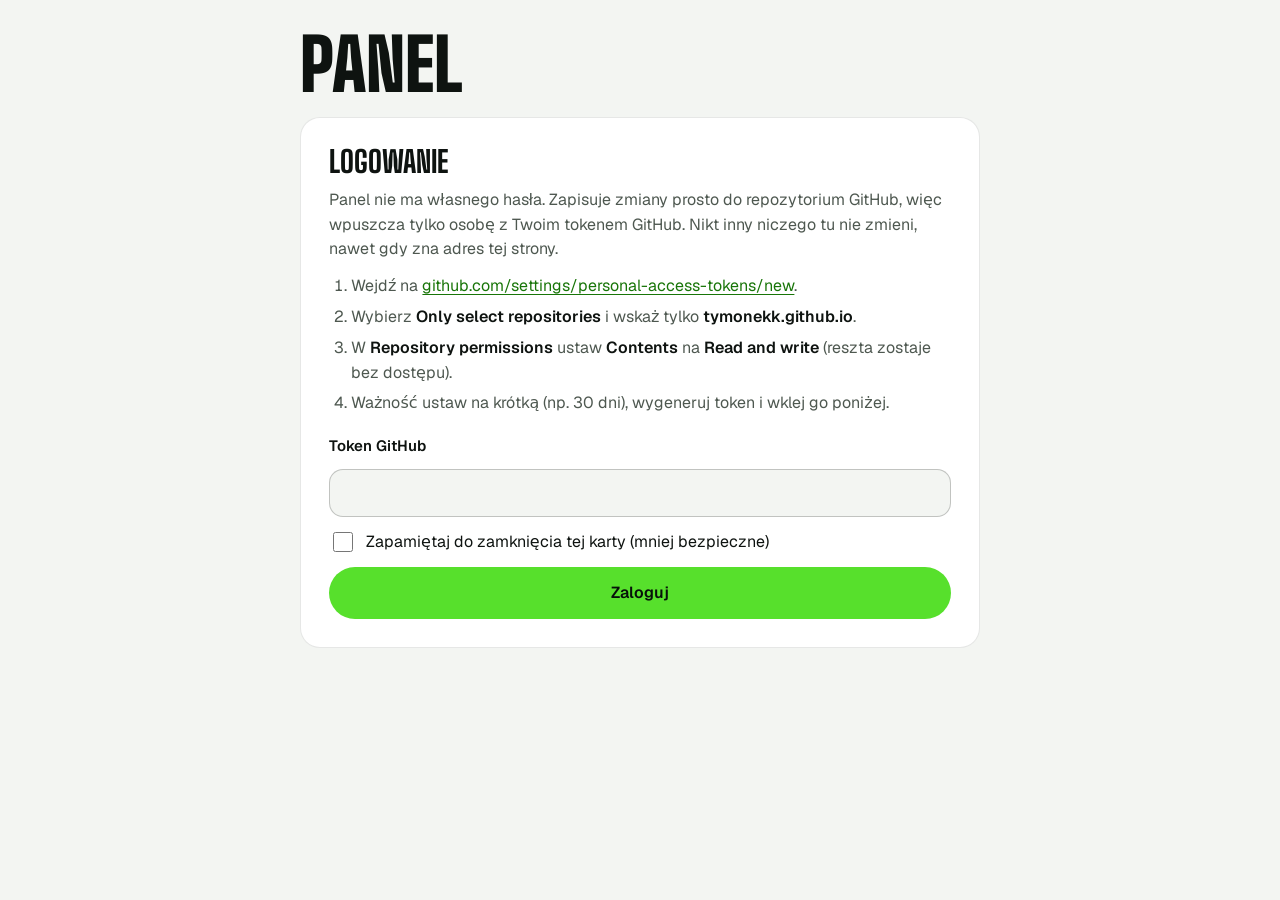
==== admin/index.html @ 276c54c7 "Add a GitHub-token admin panel at /admin/ No custom password or backend: the panel signs in with a f" ====
<!doctype html>
<html lang="pl">
<head>
  <meta charset="utf-8">
  <meta name="viewport" content="width=device-width, initial-scale=1">
  <title>Panel | 369_shoter</title>
  <meta name="robots" content="noindex, nofollow">
  <meta name="referrer" content="no-referrer">
  <!-- Ta strona nie ma zadnych inline'owych skryptow, obcych bibliotek ani zewnetrznych zasobow.
       Laczy sie tylko sama ze soba i z API GitHuba. -->
  <meta http-equiv="Content-Security-Policy" content="default-src 'none'; script-src 'self'; style-src 'self'; font-src 'self'; img-src 'self' data:; connect-src 'self' https://api.github.com; base-uri 'none'; form-action 'none'">
  <link rel="icon" type="image/png" href="../assets/favicon.png">
  <link rel="stylesheet" href="../css/style.css?v=dev">
  <link rel="stylesheet" href="admin.css?v=dev">
  <script src="../js/config.js?v=dev" defer></script>
  <script src="../data/tiktok.js?v=dev" defer></script>
  <script src="admin.js?v=dev" defer></script>
</head>
<body>
  <main class="adm">
    <header class="adm-head">
      <h1 class="adm-title">Panel</h1>
      <div class="adm-head-actions">
        <span class="adm-status" id="status" role="status"></span>
        <button class="btn btn-ghost btn-sm" id="logout" type="button" hidden>Wyloguj</button>
      </div>
    </header>

    <!-- 1. Logowanie: tokenem GitHub. Zadnych hasel na tej stronie. -->
    <section class="adm-card" id="login">
      <h2 class="adm-h">Logowanie</h2>
      <p class="adm-p">Panel nie ma własnego hasła. Zapisuje zmiany prosto do repozytorium GitHub, więc wpuszcza tylko osobę z Twoim tokenem GitHub. Nikt inny niczego tu nie zmieni, nawet gdy zna adres tej strony.</p>
      <ol class="adm-steps">
        <li>Wejdź na <a href="https://github.com/settings/personal-access-tokens/new" target="_blank" rel="noopener noreferrer">github.com/settings/personal-access-tokens/new</a>.</li>
        <li>Wybierz <b>Only select repositories</b> i wskaż tylko <b>tymonekk.github.io</b>.</li>
        <li>W <b>Repository permissions</b> ustaw <b>Contents</b> na <b>Read and write</b> (reszta zostaje bez dostępu).</li>
        <li>Ważność ustaw na krótką (np. 30 dni), wygeneruj token i wklej go poniżej.</li>
      </ol>
      <form class="adm-form" id="login-form" autocomplete="off">
        <label class="adm-label" for="token">Token GitHub</label>
        <input class="adm-input" id="token" type="password" autocomplete="off" spellcheck="false" autocapitalize="off" required>
        <label class="adm-check"><input type="checkbox" id="remember"> <span>Zapamiętaj do zamknięcia tej karty (mniej bezpieczne)</span></label>
        <button class="btn btn-primary" type="submit" id="login-btn">Zaloguj</button>
      </form>
      <p class="adm-error" id="login-error" role="alert" hidden></p>
    </section>

    <!-- 2. Edytor (pokazywany dopiero po zalogowaniu) -->
    <form class="adm-editor" id="editor" hidden autocomplete="off" novalidate>
      <section class="adm-card">
        <h2 class="adm-h">Statystyki odwiedzin</h2>
        <p class="adm-p">Kod z <a href="https://www.goatcounter.com/signup" target="_blank" rel="noopener noreferrer">goatcounter.com</a> (darmowe, bez ciasteczek). Puste = wyłączone.</p>
        <label class="adm-label" for="f-goatcounter">Nazwa konta GoatCounter</label>
        <input class="adm-input" id="f-goatcounter" type="text" maxlength="40" pattern="[a-z0-9\-]*" placeholder="np. 369shoter">
      </section>

      <section class="adm-card">
        <h2 class="adm-h">Discord i kontakt</h2>
        <label class="adm-label" for="f-discord-user">Twój nick na Discordzie</label>
        <input class="adm-input" id="f-discord-user" type="text" maxlength="40">
        <label class="adm-label" for="f-discord-invite">Link zaproszenia na serwer (https)</label>
        <input class="adm-input" id="f-discord-invite" type="url" maxlength="200" placeholder="https://discord.gg/...">
        <label class="adm-label" for="f-email">E-mail do współpracy</label>
        <input class="adm-input" id="f-email" type="email" maxlength="120">
      </section>

      <section class="adm-card">
        <h2 class="adm-h">Blok na dole strony</h2>
        <label class="adm-check"><input type="checkbox" id="f-partner-on"> <span>Pokazuj blok</span></label>
        <label class="adm-label" for="f-partner-label">Mały napis nad nazwą</label>
        <input class="adm-input" id="f-partner-label" type="text" maxlength="200">
        <label class="adm-label" for="f-partner-name">Duża nazwa</label>
        <input class="adm-input" id="f-partner-name" type="text" maxlength="200">
        <label class="adm-label" for="f-partner-url">Adres (https)</label>
        <input class="adm-input" id="f-partner-url" type="url" maxlength="200">
        <label class="adm-label" for="f-partner-note">Opis pod nazwą</label>
        <input class="adm-input" id="f-partner-note" type="text" maxlength="200">
      </section>

      <section class="adm-card">
        <h2 class="adm-h">Filmy</h2>
        <div class="adm-grid">
          <div>
            <label class="adm-label" for="f-mode">Po kliknięciu w film</label>
            <select class="adm-input" id="f-mode">
              <option value="player">Okno odtwarzacza na stronie</option>
              <option value="tiktok">Od razu TikTok</option>
            </select>
          </div>
          <div>
            <label class="adm-label" for="f-top">Ile w „Najczęściej oglądane”</label>
            <input class="adm-input" id="f-top" type="number" min="1" max="12" step="1">
          </div>
          <div>
            <label class="adm-label" for="f-latest">Ile w „Najnowsze”</label>
            <input class="adm-input" id="f-latest" type="number" min="1" max="12" step="1">
          </div>
        </div>

        <h3 class="adm-h3">Dodaj starszy film</h3>
        <p class="adm-p">Wklej link z TikToka. Tytuł, okładkę i liczbę wyświetleń strona pobierze sama przy publikacji.</p>
        <div class="adm-row">
          <input class="adm-input" id="new-video-url" type="text" maxlength="300" placeholder="https://www.tiktok.com/@369_shoter/video/7671803781754965281" aria-label="Link do filmu">
          <input class="adm-input" id="new-video-title" type="text" maxlength="120" placeholder="Własny tytuł (opcjonalnie)" aria-label="Własny tytuł">
          <button class="btn btn-ghost btn-sm" type="button" id="add-video">Dodaj</button>
        </div>
        <p class="adm-error" id="add-error" role="alert" hidden></p>
        <ul class="adm-list" id="extra-list"></ul>

        <h3 class="adm-h3">Ukryj filmy</h3>
        <p class="adm-p">Zaznaczone filmy znikną ze strony (można je później przywrócić).</p>
        <ul class="adm-list" id="hide-list"></ul>
      </section>

      <div class="adm-save">
        <button class="btn btn-primary" type="submit" id="save-btn">Zapisz i opublikuj</button>
        <p class="adm-p" id="save-info"></p>
      </div>
      <p class="adm-error" id="save-error" role="alert" hidden></p>
    </form>
  </main>
</body>
</html>
---- css/style.css ----
/* 369_shoter - strona z linkami i filmami
   Kolory: czern + zielony z awatara. Jeden akcent na cala strone.
   Ksztalty: przyciski i chipy to pigulki (999px), kontenery maja promien 20px. */

/* ---------- Czcionki (hostowane u siebie, bez Google Fonts) ---------- */
@font-face {
  font-family: "Geist";
  src: url("../assets/fonts/geist-latin-ext.woff2") format("woff2");
  font-weight: 100 900; font-display: swap;
  unicode-range: U+0100-02BA, U+02BD-02C5, U+02C7-02CC, U+02CE-02D7, U+02DD-02FF, U+0304, U+0308, U+0329, U+1D00-1DBF, U+1E00-1E9F, U+1EF2-1EFF, U+2020, U+20A0-20AB, U+20AD-20C0, U+2113, U+2C60-2C7F, U+A720-A7FF;
}
@font-face {
  font-family: "Geist";
  src: url("../assets/fonts/geist-latin.woff2") format("woff2");
  font-weight: 100 900; font-display: swap;
  unicode-range: U+0000-00FF, U+0131, U+0152-0153, U+02BB-02BC, U+02C6, U+02DA, U+02DC, U+0304, U+0308, U+0329, U+2000-206F, U+20AC, U+2122, U+2191, U+2193, U+2212, U+2215, U+FEFF, U+FFFD;
}
@font-face {
  font-family: "Big Shoulders Display";
  src: url("../assets/fonts/bsd-latin-ext.woff2") format("woff2");
  font-weight: 100 900; font-display: swap;
  unicode-range: U+0100-02BA, U+02BD-02C5, U+02C7-02CC, U+02CE-02D7, U+02DD-02FF, U+0304, U+0308, U+0329, U+1D00-1DBF, U+1E00-1E9F, U+1EF2-1EFF, U+2020, U+20A0-20AB, U+20AD-20C0, U+2113, U+2C60-2C7F, U+A720-A7FF;
}
@font-face {
  font-family: "Big Shoulders Display";
  src: url("../assets/fonts/bsd-latin.woff2") format("woff2");
  font-weight: 100 900; font-display: swap;
  unicode-range: U+0000-00FF, U+0131, U+0152-0153, U+02BB-02BC, U+02C6, U+02DA, U+02DC, U+0304, U+0308, U+0329, U+2000-206F, U+20AC, U+2122, U+2191, U+2193, U+2212, U+2215, U+FEFF, U+FFFD;
}

/* ---------- Tokeny ---------- */
:root {
  color-scheme: dark;
  --bg: #0b0c0d;
  --bg-elev: #121413;
  --bg-elev-2: #1a1d1b;
  --line: rgb(255 255 255 / .09);
  --line-strong: rgb(255 255 255 / .2);
  --text: #edefec;
  --muted: #9ba39c;
  --accent: #57e02c;
  --accent-ink: #57e02c;   /* akcent uzywany jako kolor tekstu/obramowania */
  --on-accent: #07110a;    /* tekst na zielonym tle */
  --shadow: 0 24px 60px rgb(0 0 0 / .5);
  --tint: rgb(87 224 44 / .13);

  --r-card: 20px;
  --r-pill: 999px;
  --wrap: 1200px;
  --gutter: clamp(16px, 4vw, 40px);
  --header-h: 64px;
  --section-y: clamp(72px, 11vw, 148px);

  --z-header: 20;
  --z-progress: 25;
  --z-skip: 30;

  --font-display: "Big Shoulders Display", "Arial Narrow", Impact, sans-serif;
  --font-body: "Geist", ui-sans-serif, system-ui, -apple-system, "Segoe UI", Roboto, sans-serif;
  --ease: cubic-bezier(.16, 1, .3, 1);
}

@media (prefers-color-scheme: light) {
  :root {
    color-scheme: light;
    --bg: #f3f5f2;
    --bg-elev: #ffffff;
    --bg-elev-2: #e8ece7;
    --line: rgb(14 19 16 / .1);
    --line-strong: rgb(14 19 16 / .22);
    --text: #0e1310;
    --muted: #4e5850;
    --accent-ink: #187508;
    --shadow: 0 24px 50px rgb(20 44 22 / .18);
    --tint: rgb(87 224 44 / .22);
  }
}

/* ---------- Baza ---------- */
*, *::before, *::after { box-sizing: border-box; }
html { -webkit-text-size-adjust: 100%; scroll-behavior: smooth; scroll-padding-top: calc(var(--header-h) + 16px); }
body {
  margin: 0;
  background: var(--bg);
  color: var(--text);
  font: 400 17px/1.55 var(--font-body);
  -webkit-font-smoothing: antialiased;
  text-rendering: optimizeLegibility;
}
img, svg { display: block; max-width: 100%; }
a { color: inherit; text-decoration: none; }
button { font: inherit; color: inherit; background: none; border: 0; padding: 0; cursor: pointer; }
h1, h2, h3, p, ul, dl, dd { margin: 0; }
ul { padding: 0; list-style: none; }
[hidden] { display: none !important; }

:focus-visible { outline: 2px solid var(--accent-ink); outline-offset: 3px; }

.wrap { width: 100%; max-width: var(--wrap); margin-inline: auto; padding-inline: var(--gutter); }
.section { padding-block: var(--section-y); }
.hl { color: var(--accent-ink); }
.icon { width: 1em; height: 1em; fill: currentColor; flex: none; }

.skip {
  position: fixed; left: 16px; top: -60px; z-index: var(--z-skip);
  padding: 10px 16px; border-radius: var(--r-pill);
  background: var(--accent); color: var(--on-accent); font-weight: 600;
  transition: top .2s;
}
.skip:focus { top: 12px; }

#sentinel { position: absolute; top: 0; left: 0; width: 1px; height: 8px; pointer-events: none; }

.h2 {
  font: 900 clamp(44px, 8vw, 92px)/.88 var(--font-display);
  text-transform: uppercase;
  letter-spacing: -.005em;
}

/* ---------- Przyciski ---------- */
.btn {
  display: inline-flex; align-items: center; justify-content: center; gap: .6em;
  height: 52px; padding: 0 24px;
  border-radius: var(--r-pill);
  font: 600 16px/1 var(--font-body);
  white-space: nowrap;
  transition: transform .3s var(--ease), background-color .2s, border-color .2s, color .2s;
}
.btn .icon { font-size: 1.15em; }
.btn:active { transform: scale(.97); }
.btn-primary { background: var(--accent); color: var(--on-accent); }
.btn-primary:hover { transform: translateY(-2px); }
.btn-ghost { border: 1px solid var(--line-strong); color: var(--text); }
.btn-ghost:hover { border-color: var(--accent-ink); color: var(--accent-ink); }
.btn-sm { height: 44px; padding: 0 18px; font-size: 15px; }

.icon-btn {
  display: inline-grid; place-items: center;
  width: 40px; height: 40px; border-radius: var(--r-pill);
  font-size: 20px; color: var(--text);
  transition: background-color .2s, color .2s, transform .3s var(--ease), opacity .2s;
}
.icon-btn:hover { background: var(--bg-elev-2); color: var(--accent-ink); }
.icon-btn:active { transform: scale(.94); }
.icon-btn-lg { width: 48px; height: 48px; border: 1px solid var(--line-strong); font-size: 20px; }
.icon-btn[disabled] { opacity: .35; pointer-events: none; }

/* ---------- Naglowek ---------- */
.site-header {
  position: fixed; inset: 0 0 auto 0; z-index: var(--z-header);
  height: var(--header-h);
  background: color-mix(in srgb, var(--bg) 78%, transparent);
  -webkit-backdrop-filter: blur(14px) saturate(140%);
  backdrop-filter: blur(14px) saturate(140%);
  border-bottom: 1px solid transparent;
  transition: border-color .3s;
}
.site-header.is-stuck { border-bottom-color: var(--line); }
.header-inner { height: 100%; display: flex; align-items: center; gap: 24px; }

.brand, .footer-brand { display: inline-flex; align-items: center; gap: 10px; }
.brand-avatar { width: 36px; height: 36px; border-radius: 50%; }
.brand-name { font: 800 26px/1 var(--font-display); text-transform: uppercase; letter-spacing: .01em; }

.nav { display: none; margin-left: auto; gap: 4px; }
.nav a {
  padding: 10px 16px; border-radius: var(--r-pill);
  font-size: 15px; font-weight: 500; color: var(--muted);
  transition: color .2s, background-color .2s;
}
.nav a:hover { color: var(--text); background: var(--bg-elev-2); }
.header-socials { margin-left: auto; display: flex; gap: 2px; }
@media (min-width: 720px) {
  .nav { display: flex; }
  .header-socials { margin-left: 0; }
}
/* Cztery ikony w naglowku musza sie zmiescic takze na waskich telefonach */
@media (max-width: 420px) {
  .header-inner { gap: 8px; }
  .brand-name { font-size: 22px; }
  .header-socials .icon-btn { width: 38px; height: 38px; }
}
@media (max-width: 359px) {
  .header-inner .brand-name { display: none; }
}

/* ---------- Hero ---------- */
.hero {
  position: relative; overflow: clip;
  padding: calc(var(--header-h) + 40px) 0 56px;
}
.hero::before {
  content: ""; position: absolute; z-index: -1;
  width: 70vmax; height: 70vmax; right: -22vmax; top: -18vmax;
  background: radial-gradient(closest-side, var(--tint), transparent 72%);
  pointer-events: none;
}
.hero-grid { display: grid; gap: 48px; align-items: center; }

.hero-title {
  font: 900 clamp(96px, 27vw, 150px)/.95 var(--font-display);
  text-transform: uppercase;
  letter-spacing: -.005em;
  padding-bottom: .04em;
}
/* Kazda linia tytulu jest w "masce", z ktorej tekst wysuwa sie od dolu (patrz sekcja Ruch).
   Padding z ujemnym marginesem zostawia miejsce na podkreslnik, ktory wisi pod linia tekstu. */
.ht-line { display: block; overflow: hidden; padding-bottom: .14em; margin-bottom: -.14em; }
.ht-in { display: inline-block; }
.hero-sub {
  margin-top: 24px; max-width: 30ch;
  font-size: clamp(18px, 2.2vw, 22px); line-height: 1.45; color: var(--muted);
}
.hero-cta { margin-top: 32px; display: flex; flex-wrap: wrap; gap: 12px; }

.hero-visual { --px: 0; --py: 0; position: relative; width: min(100%, 520px); aspect-ratio: 1 / 1.02; margin-inline: auto; }
.shot {
  position: absolute; width: 43%; aspect-ratio: 9 / 16;
  border-radius: 18px; overflow: hidden;
  border: 1px solid var(--line-strong);
  box-shadow: var(--shadow);
  background: var(--bg-elev);
}
.shot img { width: 100%; height: 100%; object-fit: cover; }
.shot-a { left: 0;    top: 16%; rotate: -7deg; z-index: 1; --depth: 34; }
.shot-b { left: 28.5%; top: 0;   z-index: 2; --depth: -22; }
.shot-c { right: 0;   top: 15%; rotate: 7deg;  z-index: 1; --depth: 20; }
.hero-avatar {
  --depth: -48;
  position: absolute; left: 4%; bottom: 0; z-index: 3;
  width: 34%; height: auto; aspect-ratio: 1; border-radius: 50%;
  border: 5px solid var(--bg);
  box-shadow: var(--shadow);
}

@media (min-width: 900px) {
  .hero { min-height: 100dvh; display: flex; align-items: center; padding-block: calc(var(--header-h) + 24px) 48px; }
  .hero-grid { grid-template-columns: minmax(0, 1.08fr) minmax(0, .92fr); gap: 32px; }
  .hero-title { font-size: clamp(120px, 13.6vw, 204px); }
}

/* ---------- Statystyki ---------- */
.stats-grid {
  display: grid; grid-template-columns: repeat(3, 1fr);
  border-block: 1px solid var(--line);
}
.stat { padding: clamp(20px, 4vw, 44px) clamp(10px, 2.4vw, 36px); }
.stat + .stat { border-left: 1px solid var(--line); }
.stat dd { font: 900 clamp(40px, 8.4vw, 112px)/.9 var(--font-display); font-variant-numeric: tabular-nums; }
.stat dd .suffix { color: var(--accent-ink); }
.stat dt { order: 2; margin-top: 12px; color: var(--muted); font-size: clamp(12px, 1.5vw, 16px); line-height: 1.35; overflow-wrap: anywhere; }
.stat { display: flex; flex-direction: column; min-width: 0; }

/* ---------- Kafelki z linkami ---------- */
.links .h2 { margin-bottom: clamp(28px, 4vw, 48px); }
.bento { display: grid; gap: 14px; }
@media (min-width: 820px) {
  .bento { grid-template-columns: 1.4fr 1fr; grid-template-rows: repeat(3, minmax(190px, auto)); }
  .tile-tiktok { grid-row: span 3; }
}

.tile {
  position: relative; isolation: isolate; overflow: hidden;
  display: flex; flex-direction: column; justify-content: space-between; gap: 32px;
  min-height: 190px; padding: clamp(20px, 2.6vw, 30px);
  border-radius: var(--r-card);
  border: 1px solid var(--line);
  background: var(--bg-elev);
  transition: transform .4s var(--ease), border-color .25s, background-color .25s;
}
a.tile:hover, .tile:has(.tile-hit:hover) { transform: translateY(-4px); border-color: var(--line-strong); }
a.tile:active { transform: scale(.985); }

.tile-mark {
  position: absolute; z-index: -1; right: -9%; bottom: -16%;
  width: 64%; height: auto; aspect-ratio: 1;
  fill: currentColor; opacity: .06;
}
.tile-top { display: flex; align-items: flex-start; justify-content: space-between; }
.tile-icon { font-size: 34px; }
.tile-arrow {
  display: grid; place-items: center; width: 46px; height: 46px; border-radius: var(--r-pill);
  border: 1px solid currentColor; font-size: 20px; opacity: .7;
  transition: background-color .25s, color .25s, opacity .25s, transform .4s var(--ease);
}
a.tile:hover .tile-arrow, .tile:has(.tile-hit:hover) .tile-arrow { opacity: 1; transform: rotate(45deg); }

.tile-body { display: flex; flex-direction: column; align-items: flex-start; gap: 6px; }
.tile-name { font: 900 clamp(44px, 6vw, 72px)/.88 var(--font-display); text-transform: uppercase; }
.tile-handle { font-size: 17px; font-weight: 500; color: var(--muted); }

/* TikTok: jedyny pelny akcent w siatce */
.tile-tiktok { background: var(--accent); border-color: transparent; color: var(--on-accent); }
.tile-tiktok .tile-handle { color: color-mix(in srgb, var(--on-accent) 78%, transparent); }
.tile-tiktok .tile-mark { opacity: .12; }
.tile-tiktok .tile-name { font-size: clamp(64px, 11vw, 140px); }
.tile-tiktok:hover .tile-arrow { background: var(--on-accent); color: var(--accent); }
.tile-tiktok:focus-visible { outline-color: var(--text); }

.tile-ig { background: radial-gradient(120% 90% at 100% 0%, color-mix(in srgb, var(--text) 9%, transparent), transparent 60%), var(--bg-elev); }
.tile-yt { background: radial-gradient(90% 120% at 0% 100%, color-mix(in srgb, var(--accent) 11%, transparent), transparent 62%), var(--bg-elev); }
.tile-discord { background: linear-gradient(165deg, var(--bg-elev-2), var(--bg-elev) 70%); }
a.tile-ig:hover .tile-arrow, a.tile-yt:hover .tile-arrow, .tile-discord:has(.tile-hit:hover) .tile-arrow { background: var(--accent); color: var(--on-accent); border-color: var(--accent); }

.progress { display: none; }
.tile-hit { position: absolute; inset: 0; z-index: 1; border-radius: inherit; }
.tile-online { font-size: 15px; color: var(--accent-ink); font-weight: 600; }

.copy {
  position: relative; z-index: 2; margin-top: 8px;
  display: inline-flex; align-items: center; gap: 8px;
  height: 40px; padding: 0 16px; border-radius: var(--r-pill);
  border: 1px solid var(--line-strong);
  font-size: 15px; font-weight: 600;
  transition: border-color .2s, color .2s, background-color .2s, transform .3s var(--ease);
}
.copy:hover { border-color: var(--accent-ink); color: var(--accent-ink); }
.copy:active { transform: scale(.96); }
.copy.is-done { background: var(--accent); border-color: var(--accent); color: var(--on-accent); }

/* ---------- Filmy ---------- */
.videos { padding-inline: 0; overflow: clip; }
.section-head { display: flex; align-items: flex-end; justify-content: space-between; gap: 16px; margin-bottom: clamp(28px, 4vw, 48px); }
.carousel-controls { display: none; gap: 10px; }
@media (min-width: 820px) { .carousel-controls { display: flex; } }

.track {
  --edge: max(var(--gutter), calc((100% - var(--wrap)) / 2 + var(--gutter)));
  display: flex; gap: 16px;
  padding: 4px var(--edge) 8px;
  overflow-x: auto; overscroll-behavior-x: contain;
  scroll-snap-type: x mandatory; scroll-padding-inline: var(--edge);
  scrollbar-width: none;
}
.track::-webkit-scrollbar { display: none; }
.track:focus-visible { outline-offset: -2px; border-radius: var(--r-card); }

.vcard { flex: 0 0 clamp(214px, 62vw, 272px); scroll-snap-align: start; }
.vcard-media {
  position: relative; display: block; width: 100%;
  aspect-ratio: 9 / 16; overflow: hidden;
  border-radius: var(--r-card); border: 1px solid var(--line);
  background: var(--bg-elev-2);
  transition: transform .45s var(--ease), border-color .25s;
}
.vcard-media img { width: 100%; height: 100%; object-fit: cover; transition: transform .6s var(--ease); }
.vcard-media::after {
  content: ""; position: absolute; inset: auto 0 0 0; height: 45%;
  background: linear-gradient(to top, rgb(0 0 0 / .55), transparent);
  pointer-events: none;
}
.play {
  position: absolute; z-index: 1; left: 50%; top: 50%; translate: -50% -50%;
  display: grid; place-items: center; width: 64px; height: 64px; border-radius: 50%;
  background: var(--accent); color: var(--on-accent); font-size: 26px;
  box-shadow: 0 10px 30px rgb(0 0 0 / .4);
  transition: transform .4s var(--ease);
}
.play .icon { margin-left: 3px; }
.play::before {
  content: ""; position: absolute; inset: 0; border-radius: 50%;
  border: 2px solid var(--accent); opacity: 0; pointer-events: none;
}
.vcard-media:hover { transform: translateY(-4px); border-color: var(--line-strong); }
.vcard-media:hover img { transform: scale(1.04); }
.vcard-media:hover .play { transform: scale(1.1); }
.vcard-media:active { transform: scale(.985); }

.vcard-title { margin-top: 14px; font: 600 17px/1.3 var(--font-body); display: -webkit-box; -webkit-line-clamp: 2; -webkit-box-orient: vertical; overflow: hidden; }
.vcard-views { margin-top: 4px; font-size: 15px; color: var(--muted); font-variant-numeric: tabular-nums; }

.vcard-more {
  position: relative; isolation: isolate; display: flex; flex-direction: column; justify-content: space-between;
  width: 100%; aspect-ratio: 9 / 16; padding: 22px; overflow: hidden;
  border-radius: var(--r-card); background: var(--accent); color: var(--on-accent);
  transition: transform .45s var(--ease);
}
.vcard-more:hover { transform: translateY(-4px); }
.vcard-more .tile-mark { opacity: .13; right: -22%; bottom: -8%; width: 90%; }
.vcard-more-title { font: 900 clamp(44px, 6vw, 60px)/.88 var(--font-display); text-transform: uppercase; }
.vcard-more .tile-arrow { align-self: flex-start; }
.vcard-more:hover .tile-arrow { background: var(--on-accent); color: var(--accent); opacity: 1; transform: rotate(45deg); }
.vcard-more:focus-visible { outline-color: var(--text); }

/* ---------- Najnowsze filmy (siatka) ---------- */
.latest { padding-top: 0; padding-bottom: clamp(56px, 7vw, 96px); }
.latest .h2 { margin-bottom: clamp(28px, 4vw, 48px); }
.latest-grid { display: grid; grid-template-columns: repeat(2, minmax(0, 1fr)); gap: 16px; }
@media (min-width: 820px) { .latest-grid { grid-template-columns: repeat(4, minmax(0, 1fr)); gap: 20px; } }

/* ---------- Strona streamera (tsxnine.pl) ---------- */
.partner { padding-top: 0; padding-bottom: clamp(64px, 9vw, 120px); }
.partner-link {
  position: relative; isolation: isolate; overflow: hidden; display: block;
  padding: clamp(24px, 4vw, 48px);
  border-radius: var(--r-card); border: 1px solid var(--line);
  background: radial-gradient(80% 140% at 100% 0%, color-mix(in srgb, var(--accent) 12%, transparent), transparent 60%), var(--bg-elev);
  transition: border-color .3s, color .3s, transform .4s var(--ease);
}
/* zielone wypelnienie przy najechaniu to osobna warstwa, bo tla-gradientu nie da sie plynnie przejsc w kolor */
.partner-link::before {
  content: ""; position: absolute; inset: 0; z-index: -1; background: var(--accent);
  opacity: 0; transition: opacity .3s;
}
.partner-link:hover { color: var(--on-accent); border-color: transparent; transform: translateY(-4px); }
.partner-link:hover::before { opacity: 1; }
.partner-link:active { transform: scale(.99); }
.partner-link:focus-visible { outline-offset: 4px; }
.partner-label { display: block; margin-bottom: 8px; font-size: 17px; font-weight: 500; color: var(--muted); transition: color .3s; }
.partner-name {
  display: block; font: 900 clamp(48px, 15.5vw, 176px)/.9 var(--font-display);
  text-transform: uppercase; letter-spacing: -.005em; overflow-wrap: anywhere;
}
.partner-note { display: block; max-width: 46ch; margin-top: 18px; font-size: clamp(16px, 1.6vw, 19px); color: var(--muted); transition: color .3s; }
.partner-link:hover .partner-label, .partner-link:hover .partner-note { color: color-mix(in srgb, var(--on-accent) 78%, transparent); }
.partner-link .tile-arrow { position: absolute; top: clamp(20px, 3vw, 36px); right: clamp(20px, 3vw, 36px); }
.partner-link:hover .tile-arrow { opacity: 1; transform: rotate(45deg); background: var(--on-accent); color: var(--accent); }

/* ---------- Odtwarzacz (okno z filmem) ---------- */
/* Okno jest zawsze ciemne (tlo za nim tez), wiec kolory przyciskow ustawiamy tu na stale, nie z motywu strony */
.player {
  --text: #edefec; --line-strong: rgb(255 255 255 / .24); --accent-ink: var(--accent); --bg-elev-2: #1a1d1b;
  margin: auto; padding: 0; border: 0; background: transparent; color: var(--text);
  max-width: none; max-height: none; overflow: visible;
}
.player::backdrop { background: rgb(4 5 5 / .88); -webkit-backdrop-filter: blur(8px); backdrop-filter: blur(8px); }
/* Scena ma proporcje 9:16 i miesci sie na ekranie (wysokosc okna minus pasek pod spodem).
   Okladka filmu jest tlem na czas ladowania odtwarzacza. */
.player-stage {
  position: relative; overflow: hidden;
  width: min(94vw, calc((100dvh - 132px) * 9 / 16), 440px); aspect-ratio: 9 / 16;
  border-radius: var(--r-card); background: #000 center / cover no-repeat;
  box-shadow: var(--shadow);
}
.player-stage::after { content: ""; position: absolute; inset: 0; background: rgb(0 0 0 / .5); transition: opacity .4s; pointer-events: none; }
.player-stage.is-ready::after { opacity: 0; }
.player-stage iframe { position: absolute; inset: 0; width: 100%; height: 100%; border: 0; opacity: 0; transition: opacity .4s; }
.player-stage.is-ready iframe { opacity: 1; }
.player-fallback {
  position: absolute; inset: 0; z-index: 1; display: grid; place-content: center; justify-items: center; gap: 18px;
  padding: 24px; text-align: center; background: rgb(0 0 0 / .84); font-size: 17px;
}
.player-bar { display: flex; align-items: center; justify-content: space-between; gap: 8px; margin-top: 12px; }

/* ---------- Stopka ---------- */
.footer { border-top: 1px solid var(--line); padding: 40px 0 48px; }
.footer-inner { display: flex; flex-wrap: wrap; align-items: center; justify-content: space-between; gap: 20px 32px; }
.footer-links { display: flex; flex-wrap: wrap; gap: 4px 20px; }
.footer-links a { display: inline-flex; align-items: center; gap: 8px; padding: 8px 0; color: var(--muted); font-size: 15px; transition: color .2s; }
.footer-links a:hover { color: var(--accent-ink); }
.footer-note { width: 100%; color: var(--muted); font-size: 14px; }

/* ---------- Ruch ----------
   Animacje dzialaja u wszystkich, takze przy wlaczonym w systemie "ogranicz ruch" (czesto wlaczanym
   przypadkiem, np. przez wylaczone "Animacje w systemie" w Windowsie). Wylaczone dla takich osob
   zostaja tylko paralaksa za kursorem i dryf przy przewijaniu, czyli efekty, ktore najczesciej
   powoduja zle samopoczucie (patrz blok na koncu pliku). */
@media all {
  @keyframes rise { from { opacity: 0; translate: 0 26px; } }
  @keyframes drop-in { from { opacity: 0; translate: 0 44px; scale: .94; } }
  @keyframes pop { from { opacity: 0; scale: .94; translate: 0 12px; } }
  @keyframes fade { from { opacity: 0; } }
  @keyframes fade-down { from { opacity: 0; translate: 0 -14px; } }
  @keyframes line-up { from { translate: 0 125%; } }
  @keyframes blink { 50% { opacity: 0; } }
  @keyframes ping { from { opacity: .75; scale: 1; } to { opacity: 0; scale: 1.75; } }
  @keyframes grow { from { scale: 0 1; } to { scale: 1 1; } }
  @keyframes drift { to { translate: 0 -64px; } }

  /* Wejscie strony: naglowek, potem tytul, opis, przyciski, okladki. Kolejnosc = waznosc. */
  .site-header { animation: fade-down .9s var(--ease) both; }
  .ht-in { animation: line-up 1.05s var(--ease) both; }
  .ht-line:nth-child(1) .ht-in { animation-delay: .08s; }
  .ht-line:nth-child(2) .ht-in { animation-delay: .2s; }
  /* Podkreslnik po tytule mruga jak kursor terminala, ale tylko kilka razy */
  .caret { animation: blink 1.05s steps(1, end) 1.4s 6; }
  .hero-sub      { animation: rise .9s var(--ease) both .5s; }
  .hero-cta      { animation: rise .9s var(--ease) both .62s; }
  .shot          { animation: drop-in 1s var(--ease) both; animation-delay: calc(.35s + var(--i, 0) * .12s); }
  .hero-avatar   { animation: drop-in 1s var(--ease) both .8s; }

  /* Wjazd sekcji przy przewijaniu */
  .js [data-reveal] {
    opacity: 0; translate: 0 28px;
    transition: opacity .8s var(--ease), translate .8s var(--ease), transform .4s var(--ease), border-color .25s, background-color .25s, color .25s;
    transition-delay: var(--d, 0s), var(--d, 0s), 0s, 0s, 0s, 0s;
  }
  .js [data-reveal].in { opacity: 1; translate: 0 0; }
  /* Karty filmow wjezdzaja z boku, jak rozdawane */
  .js [data-reveal="x"] { translate: 44px 0; }
  /* Naglowki sekcji odslaniaja sie od lewej do prawej (zapas na polskie znaki nad i pod literami).
     Przycinany jest wewnetrzny .wipe, a obserwowany jest caly naglowek: calkowicie przyciety element
     nie liczylby sie jako widoczny i nigdy by sie nie odslonil. */
  .js .h2[data-reveal] { opacity: 1; translate: none; transition: none; }
  .js .h2[data-reveal] .wipe {
    display: block; width: fit-content; max-width: 100%;
    clip-path: inset(-25% 102% -25% -2%);
    transition: clip-path .95s var(--ease);
    transition-delay: var(--d, 0s);
  }
  .js .h2[data-reveal].in .wipe { clip-path: inset(-25% -4% -25% -2%); }

  .player[open] { animation: pop .35s var(--ease); }
  .player[open]::backdrop { animation: fade .35s var(--ease); }

  /* Pasek postepu przewijania (Chrome, Edge, Safari 26+; w reszcie przegladarek po prostu go nie ma) */
  @supports (animation-timeline: scroll()) {
    .progress {
      display: block; position: fixed; inset: 0 0 auto 0; height: 3px; z-index: var(--z-progress);
      background: var(--accent); transform-origin: 0 50%;
      animation: grow linear both; animation-timeline: scroll(root);
    }
  }
}
/* Tylko mysz: podswietlenie kafelka pod kursorem i reakcje na hover */
@media (hover: hover) and (pointer: fine) {
  .tile::before {
    content: ""; position: absolute; inset: 0; z-index: -1; pointer-events: none; opacity: 0;
    background: radial-gradient(340px circle at var(--mx, 50%) var(--my, 50%), color-mix(in srgb, var(--accent) 16%, transparent), transparent 65%);
    transition: opacity .35s;
  }
  .tile-tiktok::before { background: radial-gradient(380px circle at var(--mx, 50%) var(--my, 50%), rgb(255 255 255 / .32), transparent 65%); }
  .tile:hover::before { opacity: 1; }
  .tile .tile-mark { transition: transform .9s var(--ease); }
  a.tile:hover .tile-mark, .tile-discord:hover .tile-mark { transform: translate(-8px, -8px) rotate(-4deg) scale(1.05); }
  .vcard-media:hover .play::before { animation: ping 1.2s var(--ease) infinite; }
}
/* Efekty kojarzone z zawrotami glowy (paralaksa za kursorem i przy przewijaniu) dzialaja tylko u osob,
   ktore nie maja w systemie "ogranicz ruch". Kursor: zmienne --px/--py ustawia main.js. */
@media (prefers-reduced-motion: no-preference) {
  .shot, .hero-avatar {
    translate: calc(var(--px) * var(--depth) * 1px) calc(var(--py) * var(--depth) * .7px);
    transition: translate .6s var(--ease);
  }
  @supports (animation-timeline: scroll()) {
    .hero-visual { animation: drift linear both; animation-timeline: scroll(root); animation-range: 0 100vh; }
  }
}
/* Skok po kotwicach (menu) bez plynnego przewijania u osob z "ogranicz ruch" */
@media (prefers-reduced-motion: reduce) {
  html { scroll-behavior: auto; }
}
---- admin/admin.css ----
/* Panel admina: korzysta z tokenow kolorow z ../css/style.css */

/* Do czasu sprawdzenia, ze panel nie jest w ramce (patrz admin.js), nic nie pokazujemy */
html:not(.unframed) body { display: none; }

.adm { max-width: 760px; margin: 0 auto; padding: 32px var(--gutter) 96px; display: grid; gap: 20px; }
.adm-head { display: flex; align-items: center; justify-content: space-between; gap: 16px; }
.adm-title { font: 900 clamp(44px, 9vw, 72px)/.9 var(--font-display); text-transform: uppercase; }
.adm-head-actions { display: flex; align-items: center; gap: 12px; }
.adm-status { color: var(--muted); font-size: 15px; }

.adm-card { padding: clamp(20px, 3vw, 28px); border: 1px solid var(--line); border-radius: var(--r-card); background: var(--bg-elev); display: grid; gap: 12px; }
.adm-h { font: 800 30px/1 var(--font-display); text-transform: uppercase; }
.adm-h3 { margin-top: 12px; font: 700 20px/1.2 var(--font-body); }
.adm-p { color: var(--muted); font-size: 16px; }
.adm-p a, .adm-steps a { color: var(--accent-ink); text-decoration: underline; text-underline-offset: 3px; }
.adm-steps { margin: 0; padding-left: 22px; color: var(--muted); font-size: 16px; display: grid; gap: 6px; }
.adm-steps b { color: var(--text); font-weight: 600; }

.adm-form, .adm-editor { display: grid; gap: 12px; }
.adm-label { font-size: 15px; font-weight: 600; margin-top: 6px; }
.adm-input {
  width: 100%; min-height: 48px; padding: 0 16px; border-radius: 14px;
  border: 1px solid var(--line-strong); background: var(--bg); color: var(--text);
  font: 500 16px/1.2 var(--font-body);
}
.adm-input:focus-visible { outline: 2px solid var(--accent-ink); outline-offset: 2px; }
.adm-check { display: inline-flex; align-items: center; gap: 10px; font-size: 16px; cursor: pointer; }
.adm-check input { width: 20px; height: 20px; accent-color: var(--accent); }
.adm-grid { display: grid; gap: 12px; grid-template-columns: repeat(auto-fit, minmax(190px, 1fr)); }
.adm-row { display: grid; gap: 10px; grid-template-columns: 1.6fr 1fr auto; align-items: center; }
@media (max-width: 640px) { .adm-row { grid-template-columns: 1fr; } }

.adm-list { list-style: none; margin: 0; padding: 0; display: grid; gap: 8px; }
.adm-item { display: flex; align-items: center; justify-content: space-between; gap: 12px; padding: 12px 14px; border: 1px solid var(--line); border-radius: 14px; background: var(--bg); }
.adm-item-text { min-width: 0; display: grid; gap: 2px; }
.adm-item-text span { font-weight: 600; overflow-wrap: anywhere; }
.adm-item-text small { color: var(--muted); }
.adm-empty { color: var(--muted); font-size: 15px; }

.adm-error { padding: 12px 14px; border-radius: 14px; border: 1px solid #ff6a5f; color: #ff9d95; background: rgb(255 106 95 / .08); font-size: 15px; }
.adm-save { display: flex; align-items: center; gap: 16px; flex-wrap: wrap; }
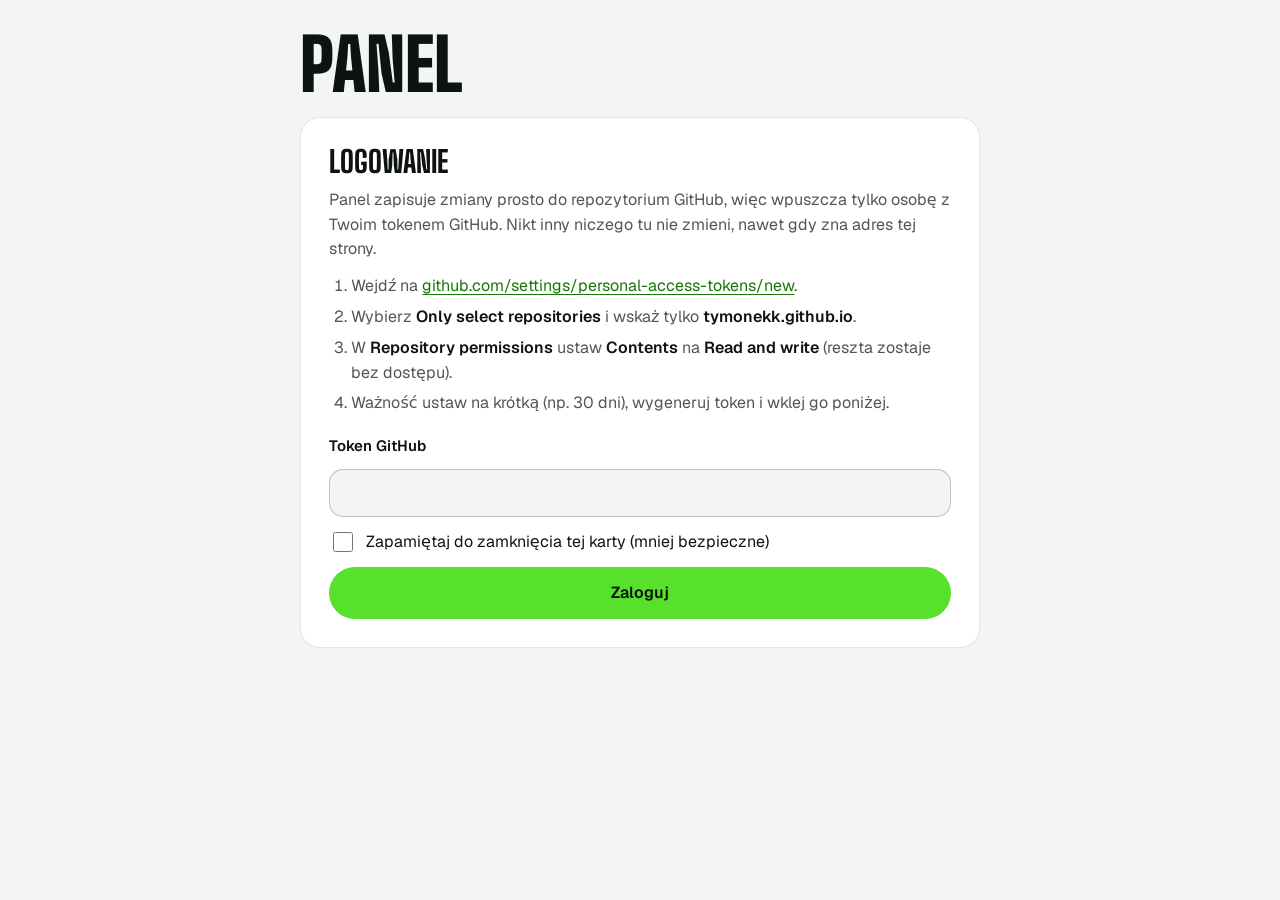
==== commit 5f015637: "Add password + 2FA login for the admin panel via a Cloudflare Worker - worker/admin-api.js: free Clo" ====
--- a/admin/index.html
+++ b/admin/index.html
@@ -26,22 +26,41 @@
       </div>
     </header>
 
-    <!-- 1. Logowanie: tokenem GitHub. Zadnych hasel na tej stronie. -->
+    <!-- 1. Logowanie. Widoczny jest tylko jeden z dwoch trybow (wybiera go WORKER_URL w admin.js):
+         haslo + 2FA przez Worker w Cloudflare albo token GitHub. -->
     <section class="adm-card" id="login">
       <h2 class="adm-h">Logowanie</h2>
-      <p class="adm-p">Panel nie ma własnego hasła. Zapisuje zmiany prosto do repozytorium GitHub, więc wpuszcza tylko osobę z Twoim tokenem GitHub. Nikt inny niczego tu nie zmieni, nawet gdy zna adres tej strony.</p>
-      <ol class="adm-steps">
-        <li>Wejdź na <a href="https://github.com/settings/personal-access-tokens/new" target="_blank" rel="noopener noreferrer">github.com/settings/personal-access-tokens/new</a>.</li>
-        <li>Wybierz <b>Only select repositories</b> i wskaż tylko <b>tymonekk.github.io</b>.</li>
-        <li>W <b>Repository permissions</b> ustaw <b>Contents</b> na <b>Read and write</b> (reszta zostaje bez dostępu).</li>
-        <li>Ważność ustaw na krótką (np. 30 dni), wygeneruj token i wklej go poniżej.</li>
-      </ol>
-      <form class="adm-form" id="login-form" autocomplete="off">
-        <label class="adm-label" for="token">Token GitHub</label>
-        <input class="adm-input" id="token" type="password" autocomplete="off" spellcheck="false" autocapitalize="off" required>
-        <label class="adm-check"><input type="checkbox" id="remember"> <span>Zapamiętaj do zamknięcia tej karty (mniej bezpieczne)</span></label>
-        <button class="btn btn-primary" type="submit" id="login-btn">Zaloguj</button>
-      </form>
+
+      <div class="adm-mode" id="mode-worker">
+        <p class="adm-p">Wpisz hasło do panelu i kod z aplikacji na telefonie. Hasło sprawdza serwer, nie ta strona, a po kilku błędnych próbach logowanie jest blokowane.</p>
+        <form class="adm-form" id="wlogin-form" autocomplete="on">
+          <label class="adm-label" for="w-pass">Hasło</label>
+          <input class="adm-input" id="w-pass" type="password" autocomplete="current-password" spellcheck="false" autocapitalize="off" required>
+          <div class="adm-mode" id="w-code-wrap">
+            <label class="adm-label" for="w-code">Kod 2FA z aplikacji (6 cyfr)</label>
+            <input class="adm-input" id="w-code" type="text" inputmode="numeric" autocomplete="one-time-code" maxlength="7" placeholder="123456">
+          </div>
+          <p class="adm-p" id="w-no2fa" hidden>Serwer nie ma włączonego 2FA, więc wystarczy samo hasło. Zalecamy dodać sekret <code>TOTP_SECRET</code> w Cloudflare.</p>
+          <button class="btn btn-primary" type="submit" id="wlogin-btn">Zaloguj</button>
+        </form>
+      </div>
+
+      <div class="adm-mode" id="mode-github">
+        <p class="adm-p">Panel zapisuje zmiany prosto do repozytorium GitHub, więc wpuszcza tylko osobę z Twoim tokenem GitHub. Nikt inny niczego tu nie zmieni, nawet gdy zna adres tej strony.</p>
+        <ol class="adm-steps">
+          <li>Wejdź na <a href="https://github.com/settings/personal-access-tokens/new" target="_blank" rel="noopener noreferrer">github.com/settings/personal-access-tokens/new</a>.</li>
+          <li>Wybierz <b>Only select repositories</b> i wskaż tylko <b>tymonekk.github.io</b>.</li>
+          <li>W <b>Repository permissions</b> ustaw <b>Contents</b> na <b>Read and write</b> (reszta zostaje bez dostępu).</li>
+          <li>Ważność ustaw na krótką (np. 30 dni), wygeneruj token i wklej go poniżej.</li>
+        </ol>
+        <form class="adm-form" id="login-form" autocomplete="off">
+          <label class="adm-label" for="token">Token GitHub</label>
+          <input class="adm-input" id="token" type="password" autocomplete="off" spellcheck="false" autocapitalize="off" required>
+          <label class="adm-check"><input type="checkbox" id="remember"> <span>Zapamiętaj do zamknięcia tej karty (mniej bezpieczne)</span></label>
+          <button class="btn btn-primary" type="submit" id="login-btn">Zaloguj</button>
+        </form>
+      </div>
+
       <p class="adm-error" id="login-error" role="alert" hidden></p>
     </section>
 
--- a/css/style.css
+++ b/css/style.css
@@ -387,6 +387,12 @@
 .latest .h2 { margin-bottom: clamp(28px, 4vw, 48px); }
 .latest-grid { display: grid; grid-template-columns: repeat(2, minmax(0, 1fr)); gap: 16px; }
 @media (min-width: 820px) { .latest-grid { grid-template-columns: repeat(4, minmax(0, 1fr)); gap: 20px; } }
+
+/* ---------- Strona 404 ---------- */
+.nf { min-height: 100dvh; display: grid; align-content: center; justify-items: start; gap: 20px; padding: 24px var(--gutter); max-width: var(--wrap); margin-inline: auto; }
+.nf-code { font: 900 clamp(120px, 30vw, 300px)/.85 var(--font-display); }
+.nf-title { font: 900 clamp(44px, 8vw, 92px)/.9 var(--font-display); text-transform: uppercase; }
+.nf-text { max-width: 44ch; color: var(--muted); font-size: 19px; }
 
 /* ---------- Strona streamera (tsxnine.pl) ---------- */
 .partner { padding-top: 0; padding-bottom: clamp(64px, 9vw, 120px); }
--- a/admin/admin.css
+++ b/admin/admin.css
@@ -40,3 +40,15 @@
 
 .adm-error { padding: 12px 14px; border-radius: 14px; border: 1px solid #ff6a5f; color: #ff9d95; background: rgb(255 106 95 / .08); font-size: 15px; }
 .adm-save { display: flex; align-items: center; gap: 16px; flex-wrap: wrap; }
+
+/* Generator sekretow (setup.html) */
+.adm code { padding: 1px 6px; border-radius: 6px; background: var(--bg); border: 1px solid var(--line); font-size: .92em; }
+.adm-copy { display: flex; align-items: center; gap: 10px; }
+.adm-secret {
+  flex: 1; min-width: 0; padding: 12px 14px; border-radius: 14px; border: 1px solid var(--line-strong);
+  background: var(--bg); font: 600 17px/1.35 ui-monospace, SFMono-Regular, Menlo, Consolas, monospace;
+  overflow-wrap: anywhere; user-select: all;
+}
+.adm-secret-small { font-size: 13px; font-weight: 500; }
+.adm-row-check { grid-template-columns: 1fr auto; }
+.adm-mode { display: grid; gap: 12px; }
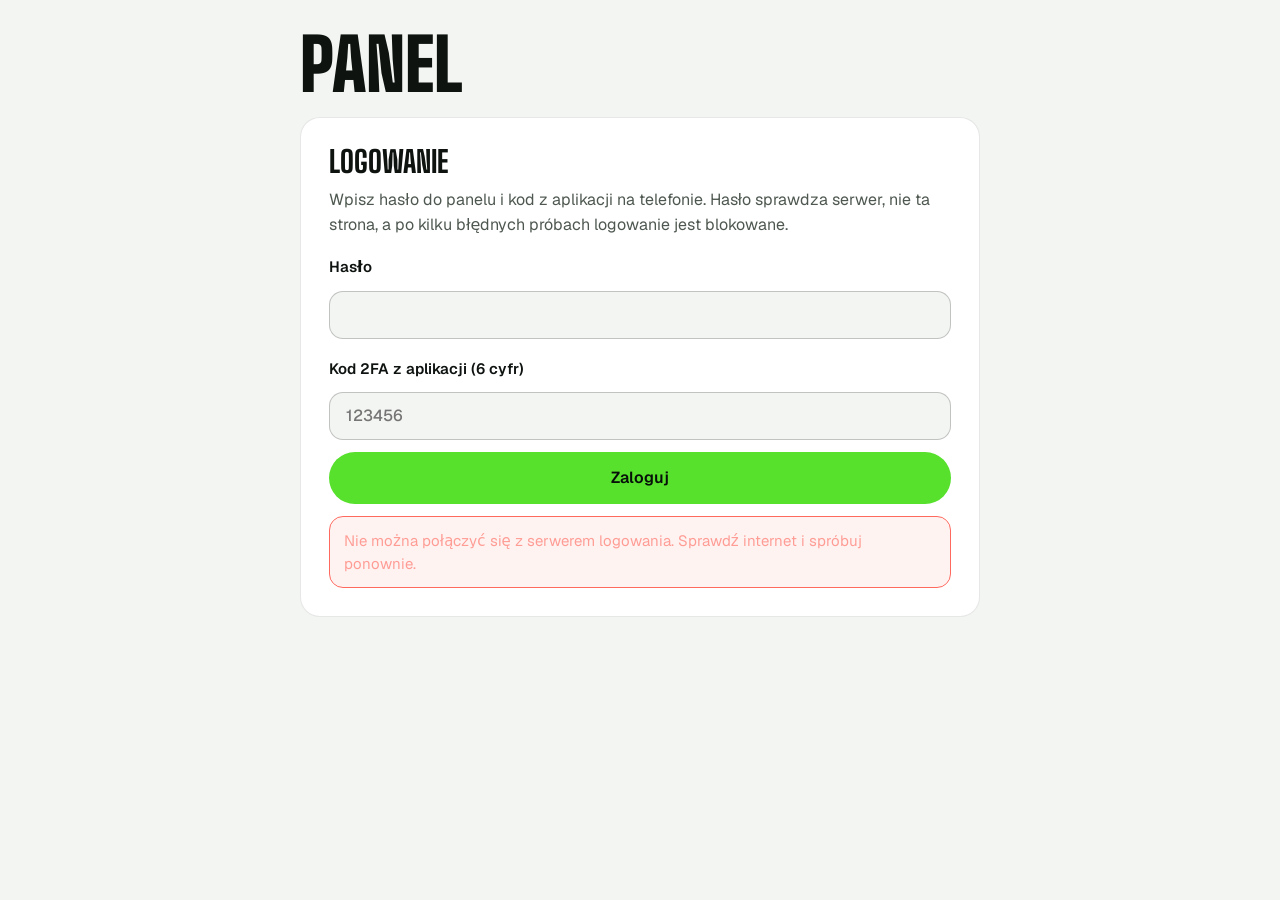
==== commit 457939f4: "Connect the admin panel to the Cloudflare Worker (password + 2FA login) Set the Worker address, allo" ====
--- a/admin/index.html
+++ b/admin/index.html
@@ -7,8 +7,8 @@
   <meta name="robots" content="noindex, nofollow">
   <meta name="referrer" content="no-referrer">
   <!-- Ta strona nie ma zadnych inline'owych skryptow, obcych bibliotek ani zewnetrznych zasobow.
-       Laczy sie tylko sama ze soba i z API GitHuba. -->
-  <meta http-equiv="Content-Security-Policy" content="default-src 'none'; script-src 'self'; style-src 'self'; font-src 'self'; img-src 'self' data:; connect-src 'self' https://api.github.com; base-uri 'none'; form-action 'none'">
+       Laczy sie tylko z jednym serwerem logowania (Worker w Cloudflare). -->
+  <meta http-equiv="Content-Security-Policy" content="default-src 'none'; script-src 'self'; style-src 'self'; font-src 'self'; img-src 'self' data:; connect-src https://369-panel.369shoter.workers.dev; base-uri 'none'; form-action 'none'">
   <link rel="icon" type="image/png" href="../assets/favicon.png">
   <link rel="stylesheet" href="../css/style.css?v=dev">
   <link rel="stylesheet" href="admin.css?v=dev">
@@ -26,12 +26,11 @@
       </div>
     </header>
 
-    <!-- 1. Logowanie. Widoczny jest tylko jeden z dwoch trybow (wybiera go WORKER_URL w admin.js):
-         haslo + 2FA przez Worker w Cloudflare albo token GitHub. -->
+    <!-- 1. Logowanie: haslo + kod 2FA, sprawdzane przez Worker w Cloudflare (worker/admin-api.js). -->
     <section class="adm-card" id="login">
       <h2 class="adm-h">Logowanie</h2>
 
-      <div class="adm-mode" id="mode-worker">
+      <div class="adm-mode">
         <p class="adm-p">Wpisz hasło do panelu i kod z aplikacji na telefonie. Hasło sprawdza serwer, nie ta strona, a po kilku błędnych próbach logowanie jest blokowane.</p>
         <form class="adm-form" id="wlogin-form" autocomplete="on">
           <label class="adm-label" for="w-pass">Hasło</label>
@@ -42,22 +41,6 @@
           </div>
           <p class="adm-p" id="w-no2fa" hidden>Serwer nie ma włączonego 2FA, więc wystarczy samo hasło. Zalecamy dodać sekret <code>TOTP_SECRET</code> w Cloudflare.</p>
           <button class="btn btn-primary" type="submit" id="wlogin-btn">Zaloguj</button>
-        </form>
-      </div>
-
-      <div class="adm-mode" id="mode-github">
-        <p class="adm-p">Panel zapisuje zmiany prosto do repozytorium GitHub, więc wpuszcza tylko osobę z Twoim tokenem GitHub. Nikt inny niczego tu nie zmieni, nawet gdy zna adres tej strony.</p>
-        <ol class="adm-steps">
-          <li>Wejdź na <a href="https://github.com/settings/personal-access-tokens/new" target="_blank" rel="noopener noreferrer">github.com/settings/personal-access-tokens/new</a>.</li>
-          <li>Wybierz <b>Only select repositories</b> i wskaż tylko <b>tymonekk.github.io</b>.</li>
-          <li>W <b>Repository permissions</b> ustaw <b>Contents</b> na <b>Read and write</b> (reszta zostaje bez dostępu).</li>
-          <li>Ważność ustaw na krótką (np. 30 dni), wygeneruj token i wklej go poniżej.</li>
-        </ol>
-        <form class="adm-form" id="login-form" autocomplete="off">
-          <label class="adm-label" for="token">Token GitHub</label>
-          <input class="adm-input" id="token" type="password" autocomplete="off" spellcheck="false" autocapitalize="off" required>
-          <label class="adm-check"><input type="checkbox" id="remember"> <span>Zapamiętaj do zamknięcia tej karty (mniej bezpieczne)</span></label>
-          <button class="btn btn-primary" type="submit" id="login-btn">Zaloguj</button>
         </form>
       </div>
 
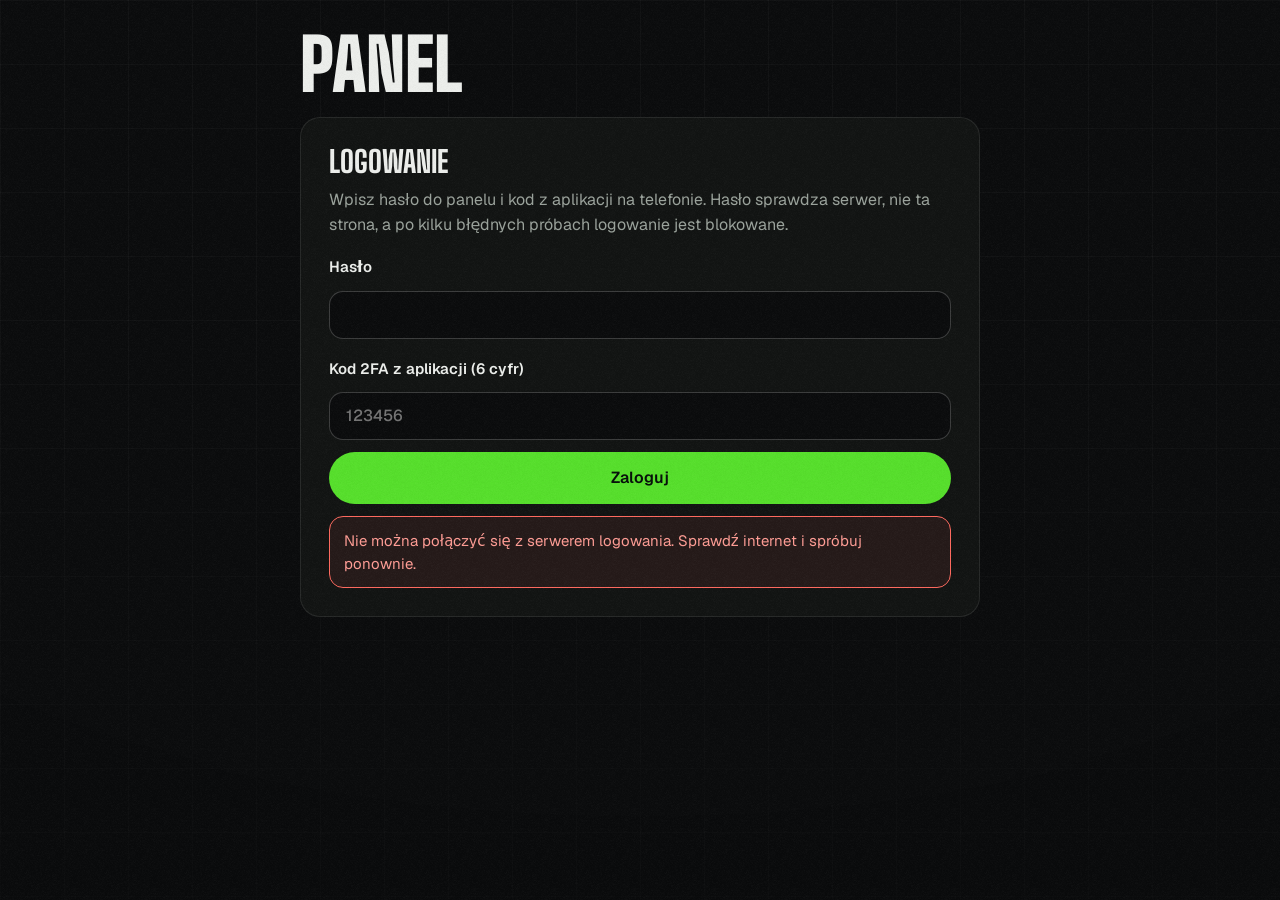
==== commit ec585478: "Add NEW badge, follower milestone bar, growth chart in the admin panel and video structured data - C" ====
--- a/admin/index.html
+++ b/admin/index.html
@@ -47,6 +47,82 @@
       <p class="adm-error" id="login-error" role="alert" hidden></p>
     </section>
 
+    <!-- 1b. Statystyki odwiedzin (dane z GoatCountera pobiera Worker; po zalogowaniu) -->
+    <section class="adm-card" id="stats" hidden>
+      <div class="adm-stats-head">
+        <h2 class="adm-h">Statystyki</h2>
+        <div class="adm-seg" role="group" aria-label="Zakres dat">
+          <button class="adm-seg-btn" type="button" data-days="7" aria-pressed="false">7 dni</button>
+          <button class="adm-seg-btn" type="button" data-days="30" aria-pressed="true">30 dni</button>
+          <button class="adm-seg-btn" type="button" data-days="90" aria-pressed="false">90 dni</button>
+        </div>
+      </div>
+      <p class="adm-p" id="stats-status" role="status"></p>
+      <p class="adm-error" id="stats-error" role="alert" hidden></p>
+      <div class="adm-note" id="stats-setup" hidden>
+        <p class="adm-p"><b>Statystyki wymagają jednorazowego kroku.</b> Serwer nie ma jeszcze klucza do GoatCountera. Zaloguj się w GoatCounter, kliknij swoją nazwę użytkownika (prawy górny róg) → <b>API</b> → <b>Create new token</b> z uprawnieniem <b>Read statistics</b>, a potem dodaj go w Cloudflare jako sekret <code>GOATCOUNTER_TOKEN</code> (szczegóły w <code>worker/README.md</code>).</p>
+      </div>
+      <div class="adm-stats-body" id="stats-body" hidden>
+        <div class="adm-kpis">
+          <div class="adm-kpi"><span class="adm-kpi-num" id="kpi-visitors">0</span><span class="adm-kpi-label">Odwiedzający w tym okresie</span></div>
+          <div class="adm-kpi"><span class="adm-kpi-num" id="kpi-today">0</span><span class="adm-kpi-label">Dzisiaj</span></div>
+          <div class="adm-kpi"><span class="adm-kpi-num" id="kpi-links">0</span><span class="adm-kpi-label">Kliknięcia w linki</span></div>
+          <div class="adm-kpi"><span class="adm-kpi-num" id="kpi-films">0</span><span class="adm-kpi-label">Otwarcia filmów</span></div>
+        </div>
+        <p class="adm-p" id="stats-empty" hidden>Jeszcze brak danych. Pierwsze wejścia pojawią się po pierwszych odwiedzinach strony przez inne osoby (wejścia z localhost i boty się nie liczą). Dane w GoatCounter odświeżają się co kilka minut.</p>
+        <div class="adm-chart" id="stats-chart" role="img" aria-label="Odwiedzający dzień po dniu"></div>
+        <p class="adm-p adm-axis" id="stats-axis"></p>
+        <div class="adm-lists">
+          <div><h3 class="adm-h3">Co klikają</h3><ul class="adm-bars" id="stats-clicks"></ul></div>
+          <div><h3 class="adm-h3">Skąd przychodzą</h3><ul class="adm-bars" id="stats-refs"></ul></div>
+          <div><h3 class="adm-h3">Kraje</h3><ul class="adm-bars" id="stats-countries"></ul></div>
+          <div><h3 class="adm-h3">Urządzenia</h3><ul class="adm-bars" id="stats-devices"></ul></div>
+        </div>
+      </div>
+      <div class="adm-stats-foot">
+        <button class="btn btn-ghost btn-sm" type="button" id="stats-refresh">Odśwież</button>
+        <a class="adm-link" id="stats-link" href="https://369shoter.goatcounter.com" target="_blank" rel="noopener noreferrer">Pełne statystyki w GoatCounter</a>
+      </div>
+    </section>
+
+    <!-- 1c. Wzrost liczby obserwujacych (historie zapisuje Worker w KV, przy okazji wejsc na strone) -->
+    <section class="adm-card" id="growth" hidden>
+      <div class="adm-stats-head">
+        <h2 class="adm-h">Obserwujący</h2>
+        <div class="adm-seg" role="group" aria-label="Zakres wykresu obserwujących">
+          <button class="adm-seg-btn" type="button" data-gdays="7" aria-pressed="false">7 dni</button>
+          <button class="adm-seg-btn" type="button" data-gdays="30" aria-pressed="true">30 dni</button>
+          <button class="adm-seg-btn" type="button" data-gdays="90" aria-pressed="false">90 dni</button>
+        </div>
+      </div>
+      <p class="adm-p" id="growth-status" role="status"></p>
+      <p class="adm-error" id="growth-error" role="alert" hidden></p>
+      <div class="adm-stats-body" id="growth-body" hidden>
+        <div class="adm-kpis adm-kpis-2">
+          <div class="adm-kpi"><span class="adm-kpi-num" id="g-now">0</span><span class="adm-kpi-label">Obserwujących teraz</span></div>
+          <div class="adm-kpi"><span class="adm-kpi-num" id="g-delta">0</span><span class="adm-kpi-label" id="g-delta-label">Zmiana w tym okresie</span></div>
+          <div class="adm-kpi"><span class="adm-kpi-num" id="g-likes">0</span><span class="adm-kpi-label">Polubień teraz</span></div>
+          <div class="adm-kpi"><span class="adm-kpi-num" id="g-likes-delta">0</span><span class="adm-kpi-label">Zmiana polubień</span></div>
+        </div>
+        <p class="adm-p" id="growth-empty" hidden>Wykres dopiero zaczyna zbierać dane: punkt zapisuje się przy wejściach na stronę, najwyżej raz na 3 godziny. Po kilku punktach pojawi się linia.</p>
+        <div class="adm-chart adm-chart-line" id="growth-chart" role="img" aria-label="Liczba obserwujących w czasie" tabindex="0">
+          <div class="adm-chart-plot" id="growth-plot"></div>
+          <span class="adm-chart-y" id="growth-ymax"></span>
+          <span class="adm-chart-y adm-chart-ymin" id="growth-ymin"></span>
+          <div class="adm-cross" id="growth-cross" hidden><span class="adm-dot"></span></div>
+          <div class="adm-tip" id="growth-tip" hidden><b id="growth-tip-value"></b><span id="growth-tip-when"></span><span id="growth-tip-likes"></span></div>
+        </div>
+        <p class="adm-p adm-axis" id="growth-axis"></p>
+        <details class="adm-table">
+          <summary>Tabela wartości (po jednej na dzień)</summary>
+          <table><thead><tr><th scope="col">Dzień</th><th scope="col">Obserwujący</th><th scope="col">Polubienia</th></tr></thead><tbody id="growth-rows"></tbody></table>
+        </details>
+      </div>
+      <div class="adm-stats-foot">
+        <button class="btn btn-ghost btn-sm" type="button" id="growth-refresh">Odśwież</button>
+      </div>
+    </section>
+
     <!-- 2. Edytor (pokazywany dopiero po zalogowaniu) -->
     <form class="adm-editor" id="editor" hidden autocomplete="off" novalidate>
       <section class="adm-card">
--- a/css/style.css
+++ b/css/style.css
@@ -60,25 +60,12 @@
   --ease: cubic-bezier(.16, 1, .3, 1);
 }
 
-@media (prefers-color-scheme: light) {
-  :root {
-    color-scheme: light;
-    --bg: #f3f5f2;
-    --bg-elev: #ffffff;
-    --bg-elev-2: #e8ece7;
-    --line: rgb(14 19 16 / .1);
-    --line-strong: rgb(14 19 16 / .22);
-    --text: #0e1310;
-    --muted: #4e5850;
-    --accent-ink: #187508;
-    --shadow: 0 24px 50px rgb(20 44 22 / .18);
-    --tint: rgb(87 224 44 / .22);
-  }
-}
-
 /* ---------- Baza ---------- */
 *, *::before, *::after { box-sizing: border-box; }
-html { -webkit-text-size-adjust: 100%; scroll-behavior: smooth; scroll-padding-top: calc(var(--header-h) + 16px); }
+html { -webkit-text-size-adjust: 100%; scroll-behavior: smooth; scroll-padding-top: calc(var(--header-h) + 16px); -webkit-tap-highlight-color: rgb(87 224 44 / .16); }
+a, button { touch-action: manipulation; }
+/* Gdy otwarty jest odtwarzacz, tlo strony sie nie przewija (na telefonach palec latwo je przesuwa) */
+html.modal-open, html.modal-open body { overflow: hidden; }
 body {
   margin: 0;
   background: var(--bg);
@@ -96,7 +83,8 @@
 
 :focus-visible { outline: 2px solid var(--accent-ink); outline-offset: 3px; }
 
-.wrap { width: 100%; max-width: var(--wrap); margin-inline: auto; padding-inline: var(--gutter); }
+/* max(..., env(safe-area...)): w poziomie na telefonach z wycieciem tresc nie wchodzi pod notch */
+.wrap { width: 100%; max-width: var(--wrap); margin-inline: auto; padding-inline: var(--gutter); padding-left: max(var(--gutter), env(safe-area-inset-left)); padding-right: max(var(--gutter), env(safe-area-inset-right)); }
 .section { padding-block: var(--section-y); }
 .hl { color: var(--accent-ink); }
 .icon { width: 1em; height: 1em; fill: currentColor; flex: none; }
@@ -129,18 +117,18 @@
 .btn .icon { font-size: 1.15em; }
 .btn:active { transform: scale(.97); }
 .btn-primary { background: var(--accent); color: var(--on-accent); }
-.btn-primary:hover { transform: translateY(-2px); }
+@media (hover: hover) { .btn-primary:hover { transform: translateY(-2px); } }
 .btn-ghost { border: 1px solid var(--line-strong); color: var(--text); }
-.btn-ghost:hover { border-color: var(--accent-ink); color: var(--accent-ink); }
+@media (hover: hover) { .btn-ghost:hover { border-color: var(--accent-ink); color: var(--accent-ink); } }
 .btn-sm { height: 44px; padding: 0 18px; font-size: 15px; }
 
 .icon-btn {
   display: inline-grid; place-items: center;
-  width: 40px; height: 40px; border-radius: var(--r-pill);
+  width: 44px; height: 44px; border-radius: var(--r-pill);
   font-size: 20px; color: var(--text);
   transition: background-color .2s, color .2s, transform .3s var(--ease), opacity .2s;
 }
-.icon-btn:hover { background: var(--bg-elev-2); color: var(--accent-ink); }
+@media (hover: hover) { .icon-btn:hover { background: var(--bg-elev-2); color: var(--accent-ink); } }
 .icon-btn:active { transform: scale(.94); }
 .icon-btn-lg { width: 48px; height: 48px; border: 1px solid var(--line-strong); font-size: 20px; }
 .icon-btn[disabled] { opacity: .35; pointer-events: none; }
@@ -149,6 +137,7 @@
 .site-header {
   position: fixed; inset: 0 0 auto 0; z-index: var(--z-header);
   height: var(--header-h);
+  background: var(--bg); /* zapas dla przegladarek bez color-mix */
   background: color-mix(in srgb, var(--bg) 78%, transparent);
   -webkit-backdrop-filter: blur(14px) saturate(140%);
   backdrop-filter: blur(14px) saturate(140%);
@@ -158,7 +147,7 @@
 .site-header.is-stuck { border-bottom-color: var(--line); }
 .header-inner { height: 100%; display: flex; align-items: center; gap: 24px; }
 
-.brand, .footer-brand { display: inline-flex; align-items: center; gap: 10px; }
+.brand, .footer-brand { display: inline-flex; align-items: center; gap: 10px; min-height: 44px; }
 .brand-avatar { width: 36px; height: 36px; border-radius: 50%; }
 .brand-name { font: 800 26px/1 var(--font-display); text-transform: uppercase; letter-spacing: .01em; }
 
@@ -166,9 +155,11 @@
 .nav a {
   padding: 10px 16px; border-radius: var(--r-pill);
   font-size: 15px; font-weight: 500; color: var(--muted);
-  transition: color .2s, background-color .2s;
-}
-.nav a:hover { color: var(--text); background: var(--bg-elev-2); }
+  transition: color .2s, background-color .2s, transform .3s var(--ease);
+}
+.nav a:active, .brand:active, .footer-brand:active { transform: scale(.95); }
+.brand, .footer-brand { transition: transform .3s var(--ease); }
+@media (hover: hover) { .nav a:hover { color: var(--text); background: var(--bg-elev-2); } }
 .header-socials { margin-left: auto; display: flex; gap: 2px; }
 @media (min-width: 720px) {
   .nav { display: flex; }
@@ -178,15 +169,19 @@
 @media (max-width: 420px) {
   .header-inner { gap: 8px; }
   .brand-name { font-size: 22px; }
-  .header-socials .icon-btn { width: 38px; height: 38px; }
+  .header-socials .icon-btn { width: 40px; height: 44px; }
+}
+@media (min-width: 380px) and (max-width: 420px) {
+  .header-socials .icon-btn { width: 44px; }
 }
 @media (max-width: 359px) {
   .header-inner .brand-name { display: none; }
+  .brand { padding-inline: 4px; }
 }
 
 /* ---------- Hero ---------- */
 .hero {
-  position: relative; overflow: clip;
+  position: relative; overflow: hidden; overflow: clip;
   padding: calc(var(--header-h) + 40px) 0 56px;
 }
 .hero::before {
@@ -222,6 +217,10 @@
   background: var(--bg-elev);
 }
 .shot img { width: 100%; height: 100%; object-fit: cover; }
+.is-live .shot { cursor: pointer; }
+.is-live .shot img { transition: transform .5s var(--ease); }
+.shot:focus-visible { outline: 2px solid var(--accent-ink); outline-offset: 3px; }
+@media (hover: hover) { .is-live .shot:hover img { transform: scale(1.05); } }
 .shot-a { left: 0;    top: 16%; rotate: -7deg; z-index: 1; --depth: 34; }
 .shot-b { left: 28.5%; top: 0;   z-index: 2; --depth: -22; }
 .shot-c { right: 0;   top: 15%; rotate: 7deg;  z-index: 1; --depth: 20; }
@@ -234,7 +233,7 @@
 }
 
 @media (min-width: 900px) {
-  .hero { min-height: 100dvh; display: flex; align-items: center; padding-block: calc(var(--header-h) + 24px) 48px; }
+  .hero { min-height: 100vh; min-height: 100dvh; display: flex; align-items: center; padding-block: calc(var(--header-h) + 24px) 48px; }
   .hero-grid { grid-template-columns: minmax(0, 1.08fr) minmax(0, .92fr); gap: 32px; }
   .hero-title { font-size: clamp(120px, 13.6vw, 204px); }
 }
@@ -248,8 +247,29 @@
 .stat + .stat { border-left: 1px solid var(--line); }
 .stat dd { font: 900 clamp(40px, 8.4vw, 112px)/.9 var(--font-display); font-variant-numeric: tabular-nums; }
 .stat dd .suffix { color: var(--accent-ink); }
-.stat dt { order: 2; margin-top: 12px; color: var(--muted); font-size: clamp(12px, 1.5vw, 16px); line-height: 1.35; overflow-wrap: anywhere; }
+.stat dt { order: 2; margin-top: 12px; color: var(--muted); font-size: clamp(13px, 1.5vw, 16px); line-height: 1.35; overflow-wrap: anywhere; }
 .stat { display: flex; flex-direction: column; min-width: 0; }
+
+/* ---------- Pasek do kolejnego progu obserwujacych (pod statystykami) ---------- */
+.milestone { margin-top: 20px; display: grid; gap: 10px; }
+.milestone[hidden] { display: none; }
+.milestone-head { display: flex; align-items: center; justify-content: space-between; gap: 4px 16px; flex-wrap: wrap; }
+.milestone-text { margin: 0; color: var(--muted); font-size: clamp(14px, 1.7vw, 17px); }
+.milestone-text b { color: var(--text); font-weight: 700; font-variant-numeric: tabular-nums; }
+.milestone-text b.hl { color: var(--accent-ink); }
+.milestone-cta {
+  display: inline-flex; align-items: center; gap: 6px; min-height: 44px;
+  color: var(--accent-ink); font-weight: 600; font-size: 15px; text-decoration: none;
+}
+.milestone-cta .icon { transition: transform .3s var(--ease); }
+@media (hover: hover) { .milestone-cta:hover .icon { transform: translate(2px, -2px); } }
+.milestone-bar { position: relative; height: 10px; border-radius: var(--r-pill); background: var(--bg-elev-2); border: 1px solid var(--line); overflow: hidden; }
+.milestone-fill {
+  position: absolute; inset: 0; border-radius: inherit; transform-origin: left; transform: scaleX(0);
+  background: linear-gradient(90deg, #3aa71a, var(--accent));
+}
+.milestone.in .milestone-fill { transform: scaleX(var(--p, 0)); transition: transform 1.5s var(--ease) .35s; }
+@media (prefers-reduced-motion: reduce) { .milestone.in .milestone-fill { transition: none; } }
 
 /* ---------- Kafelki z linkami ---------- */
 .links .h2 { margin-bottom: clamp(28px, 4vw, 48px); }
@@ -268,7 +288,7 @@
   background: var(--bg-elev);
   transition: transform .4s var(--ease), border-color .25s, background-color .25s;
 }
-a.tile:hover, .tile:has(.tile-hit:hover) { transform: translateY(-4px); border-color: var(--line-strong); }
+@media (hover: hover) { a.tile:hover, .tile:has(.tile-hit:hover) { transform: translateY(-4px); border-color: var(--line-strong); } }
 a.tile:active { transform: scale(.985); }
 
 .tile-mark {
@@ -283,7 +303,7 @@
   border: 1px solid currentColor; font-size: 20px; opacity: .7;
   transition: background-color .25s, color .25s, opacity .25s, transform .4s var(--ease);
 }
-a.tile:hover .tile-arrow, .tile:has(.tile-hit:hover) .tile-arrow { opacity: 1; transform: rotate(45deg); }
+@media (hover: hover) { a.tile:hover .tile-arrow, .tile:has(.tile-hit:hover) .tile-arrow { opacity: 1; transform: rotate(45deg); } }
 
 .tile-body { display: flex; flex-direction: column; align-items: flex-start; gap: 6px; }
 .tile-name { font: 900 clamp(44px, 6vw, 72px)/.88 var(--font-display); text-transform: uppercase; }
@@ -294,13 +314,14 @@
 .tile-tiktok .tile-handle { color: color-mix(in srgb, var(--on-accent) 78%, transparent); }
 .tile-tiktok .tile-mark { opacity: .12; }
 .tile-tiktok .tile-name { font-size: clamp(64px, 11vw, 140px); }
-.tile-tiktok:hover .tile-arrow { background: var(--on-accent); color: var(--accent); }
+@media (hover: hover) { .tile-tiktok:hover .tile-arrow { background: var(--on-accent); color: var(--accent); } }
 .tile-tiktok:focus-visible { outline-color: var(--text); }
 
+.tile-ig, .tile-yt { background: var(--bg-elev); } /* zapas dla przegladarek bez color-mix */
 .tile-ig { background: radial-gradient(120% 90% at 100% 0%, color-mix(in srgb, var(--text) 9%, transparent), transparent 60%), var(--bg-elev); }
 .tile-yt { background: radial-gradient(90% 120% at 0% 100%, color-mix(in srgb, var(--accent) 11%, transparent), transparent 62%), var(--bg-elev); }
 .tile-discord { background: linear-gradient(165deg, var(--bg-elev-2), var(--bg-elev) 70%); }
-a.tile-ig:hover .tile-arrow, a.tile-yt:hover .tile-arrow, .tile-discord:has(.tile-hit:hover) .tile-arrow { background: var(--accent); color: var(--on-accent); border-color: var(--accent); }
+@media (hover: hover) { a.tile-ig:hover .tile-arrow, a.tile-yt:hover .tile-arrow, .tile-discord:has(.tile-hit:hover) .tile-arrow { background: var(--accent); color: var(--on-accent); border-color: var(--accent); } }
 
 .progress { display: none; }
 .tile-hit { position: absolute; inset: 0; z-index: 1; border-radius: inherit; }
@@ -309,17 +330,17 @@
 .copy {
   position: relative; z-index: 2; margin-top: 8px;
   display: inline-flex; align-items: center; gap: 8px;
-  height: 40px; padding: 0 16px; border-radius: var(--r-pill);
+  height: 44px; padding: 0 18px; border-radius: var(--r-pill);
   border: 1px solid var(--line-strong);
   font-size: 15px; font-weight: 600;
   transition: border-color .2s, color .2s, background-color .2s, transform .3s var(--ease);
 }
-.copy:hover { border-color: var(--accent-ink); color: var(--accent-ink); }
+@media (hover: hover) { .copy:hover { border-color: var(--accent-ink); color: var(--accent-ink); } }
 .copy:active { transform: scale(.96); }
 .copy.is-done { background: var(--accent); border-color: var(--accent); color: var(--on-accent); }
 
 /* ---------- Filmy ---------- */
-.videos { padding-inline: 0; overflow: clip; }
+.videos { padding-inline: 0; overflow: hidden; overflow: clip; }
 .section-head { display: flex; align-items: flex-end; justify-content: space-between; gap: 16px; margin-bottom: clamp(28px, 4vw, 48px); }
 .carousel-controls { display: none; gap: 10px; }
 @media (min-width: 820px) { .carousel-controls { display: flex; } }
@@ -335,7 +356,19 @@
 .track::-webkit-scrollbar { display: none; }
 .track:focus-visible { outline-offset: -2px; border-radius: var(--r-card); }
 
-.vcard { flex: 0 0 clamp(214px, 62vw, 272px); scroll-snap-align: start; }
+.track { --card: clamp(214px, 62vw, 272px); }
+.vcard { flex: 0 0 var(--card); scroll-snap-align: start; }
+/* Telefon: karta przyciaga sie do srodka, srodkowa jest wieksza, sasiednie mniejsze i przygaszone, a okladki lekko
+   przesuwaja sie przy przewijaniu. Zmienne --p, --s, --o ustawia coverflow() w main.js (data-flow tylko na waskich ekranach). */
+@media (max-width: 819px) {
+  .track { padding-inline: calc(50% - var(--card) / 2); scroll-padding-inline: 0; }
+  .vcard { scroll-snap-align: center; }
+  .track[data-flow] .vcard-media, .track[data-flow] .vcard-more { scale: var(--s, 1); opacity: var(--o, 1); }
+  .track[data-flow] .vcard-title, .track[data-flow] .vcard-views { opacity: var(--o, 1); }
+  /* na telefonie karty tylko sie pojawiaja (bez wjazdu z boku): przesuniecie karty przesuwa tez jej punkt przyciagania */
+  .js .track .vcard[data-reveal] { translate: none; }
+  .track[data-flow] .vcard-media img { scale: 1.14; translate: calc(var(--p, 0) * -7%) 0; }
+}
 .vcard-media {
   position: relative; display: block; width: 100%;
   aspect-ratio: 9 / 16; overflow: hidden;
@@ -343,7 +376,18 @@
   background: var(--bg-elev-2);
   transition: transform .45s var(--ease), border-color .25s;
 }
-.vcard-media img { width: 100%; height: 100%; object-fit: cover; transition: transform .6s var(--ease); }
+/* znaczek "Nowe" na klipach z ostatnich godzin (config.js -> newBadgeHours) */
+.vbadge {
+  position: absolute; z-index: 2; left: 10px; top: 10px; pointer-events: none;
+  padding: 5px 8px 4px; border-radius: var(--r-pill);
+  background: var(--accent); color: var(--on-accent);
+  font: 800 11px/1 var(--font-body); letter-spacing: .08em; text-transform: uppercase;
+  box-shadow: 0 6px 18px rgb(0 0 0 / .4);
+}
+.vcard-media img { position: relative; width: 100%; height: 100%; object-fit: cover; opacity: 0; transition: opacity .6s ease, transform .6s var(--ease); }
+.vcard-media img.is-loaded { opacity: 1; }
+/* rozmyty podglad (mikro-miniatura z data/tiktok.js) widoczny, zanim zaladuje sie okladka */
+.vcard-media::before { content: ""; position: absolute; inset: -12%; background: var(--lqip, none) center / cover no-repeat; filter: blur(14px) saturate(1.25); }
 .vcard-media::after {
   content: ""; position: absolute; inset: auto 0 0 0; height: 45%;
   background: linear-gradient(to top, rgb(0 0 0 / .55), transparent);
@@ -361,9 +405,9 @@
   content: ""; position: absolute; inset: 0; border-radius: 50%;
   border: 2px solid var(--accent); opacity: 0; pointer-events: none;
 }
-.vcard-media:hover { transform: translateY(-4px); border-color: var(--line-strong); }
-.vcard-media:hover img { transform: scale(1.04); }
-.vcard-media:hover .play { transform: scale(1.1); }
+@media (hover: hover) { .vcard-media:hover { transform: translateY(-4px); border-color: var(--line-strong); } }
+@media (hover: hover) { .vcard-media:hover img { transform: scale(1.04); } }
+@media (hover: hover) { .vcard-media:hover .play { transform: scale(1.1); } }
 .vcard-media:active { transform: scale(.985); }
 
 .vcard-title { margin-top: 14px; font: 600 17px/1.3 var(--font-body); display: -webkit-box; -webkit-line-clamp: 2; -webkit-box-orient: vertical; overflow: hidden; }
@@ -375,11 +419,11 @@
   border-radius: var(--r-card); background: var(--accent); color: var(--on-accent);
   transition: transform .45s var(--ease);
 }
-.vcard-more:hover { transform: translateY(-4px); }
+@media (hover: hover) { .vcard-more:hover { transform: translateY(-4px); } }
 .vcard-more .tile-mark { opacity: .13; right: -22%; bottom: -8%; width: 90%; }
 .vcard-more-title { font: 900 clamp(44px, 6vw, 60px)/.88 var(--font-display); text-transform: uppercase; }
 .vcard-more .tile-arrow { align-self: flex-start; }
-.vcard-more:hover .tile-arrow { background: var(--on-accent); color: var(--accent); opacity: 1; transform: rotate(45deg); }
+@media (hover: hover) { .vcard-more:hover .tile-arrow { background: var(--on-accent); color: var(--accent); opacity: 1; transform: rotate(45deg); } }
 .vcard-more:focus-visible { outline-color: var(--text); }
 
 /* ---------- Najnowsze filmy (siatka) ---------- */
@@ -389,7 +433,7 @@
 @media (min-width: 820px) { .latest-grid { grid-template-columns: repeat(4, minmax(0, 1fr)); gap: 20px; } }
 
 /* ---------- Strona 404 ---------- */
-.nf { min-height: 100dvh; display: grid; align-content: center; justify-items: start; gap: 20px; padding: 24px var(--gutter); max-width: var(--wrap); margin-inline: auto; }
+.nf { min-height: 100vh; min-height: 100dvh; display: grid; align-content: center; justify-items: start; gap: 20px; padding: 24px var(--gutter); max-width: var(--wrap); margin-inline: auto; }
 .nf-code { font: 900 clamp(120px, 30vw, 300px)/.85 var(--font-display); }
 .nf-title { font: 900 clamp(44px, 8vw, 92px)/.9 var(--font-display); text-transform: uppercase; }
 .nf-text { max-width: 44ch; color: var(--muted); font-size: 19px; }
@@ -400,6 +444,7 @@
   position: relative; isolation: isolate; overflow: hidden; display: block;
   padding: clamp(24px, 4vw, 48px);
   border-radius: var(--r-card); border: 1px solid var(--line);
+  background: var(--bg-elev); /* zapas dla przegladarek bez color-mix */
   background: radial-gradient(80% 140% at 100% 0%, color-mix(in srgb, var(--accent) 12%, transparent), transparent 60%), var(--bg-elev);
   transition: border-color .3s, color .3s, transform .4s var(--ease);
 }
@@ -408,33 +453,46 @@
   content: ""; position: absolute; inset: 0; z-index: -1; background: var(--accent);
   opacity: 0; transition: opacity .3s;
 }
-.partner-link:hover { color: var(--on-accent); border-color: transparent; transform: translateY(-4px); }
-.partner-link:hover::before { opacity: 1; }
+@media (hover: hover) { .partner-link:hover { color: var(--on-accent); border-color: transparent; transform: translateY(-4px); } }
+@media (hover: hover) { .partner-link:hover::before { opacity: 1; } }
 .partner-link:active { transform: scale(.99); }
 .partner-link:focus-visible { outline-offset: 4px; }
+/* Zielone swiatlo biegnace wokol ramki (main.js, partnerGlow): pozycje liczy JS, tu wyglad.
+   Pierscien to maska 2 px z jasnym punktem, obok miekka poswiata wewnatrz bloku. */
+.partner-ring {
+  position: absolute; inset: 0; z-index: 1; padding: 3px; border-radius: inherit; pointer-events: none; transition: opacity .3s;
+  -webkit-mask: linear-gradient(#000 0 0) content-box, linear-gradient(#000 0 0); -webkit-mask-composite: xor;
+  mask: linear-gradient(#000 0 0) content-box, linear-gradient(#000 0 0); mask-composite: exclude;
+}
+.partner-run { position: absolute; left: 0; top: 0; width: 180px; height: 180px; border-radius: 50%; will-change: transform;
+  background: radial-gradient(closest-side, #d6ffc4 0%, #b8ff9e 12%, var(--accent) 42%, rgb(87 224 44 / 0) 100%); }
+.partner-glow { position: absolute; inset: 0; z-index: -1; overflow: hidden; border-radius: inherit; pointer-events: none; transition: opacity .3s; }
+.partner-run-soft { position: absolute; left: 0; top: 0; width: 340px; height: 340px; border-radius: 50%; will-change: transform;
+  background: radial-gradient(closest-side, rgb(87 224 44 / .28), rgb(87 224 44 / 0)); }
+@media (hover: hover) { .partner-link:hover .partner-ring, .partner-link:hover .partner-glow { opacity: 0; } }
 .partner-label { display: block; margin-bottom: 8px; font-size: 17px; font-weight: 500; color: var(--muted); transition: color .3s; }
 .partner-name {
   display: block; font: 900 clamp(48px, 15.5vw, 176px)/.9 var(--font-display);
   text-transform: uppercase; letter-spacing: -.005em; overflow-wrap: anywhere;
 }
 .partner-note { display: block; max-width: 46ch; margin-top: 18px; font-size: clamp(16px, 1.6vw, 19px); color: var(--muted); transition: color .3s; }
-.partner-link:hover .partner-label, .partner-link:hover .partner-note { color: color-mix(in srgb, var(--on-accent) 78%, transparent); }
+@media (hover: hover) { .partner-link:hover .partner-label, .partner-link:hover .partner-note { color: color-mix(in srgb, var(--on-accent) 78%, transparent); } }
 .partner-link .tile-arrow { position: absolute; top: clamp(20px, 3vw, 36px); right: clamp(20px, 3vw, 36px); }
-.partner-link:hover .tile-arrow { opacity: 1; transform: rotate(45deg); background: var(--on-accent); color: var(--accent); }
+@media (hover: hover) { .partner-link:hover .tile-arrow { opacity: 1; transform: rotate(45deg); background: var(--on-accent); color: var(--accent); } }
 
 /* ---------- Odtwarzacz (okno z filmem) ---------- */
 /* Okno jest zawsze ciemne (tlo za nim tez), wiec kolory przyciskow ustawiamy tu na stale, nie z motywu strony */
 .player {
   --text: #edefec; --line-strong: rgb(255 255 255 / .24); --accent-ink: var(--accent); --bg-elev-2: #1a1d1b;
   margin: auto; padding: 0; border: 0; background: transparent; color: var(--text);
-  max-width: none; max-height: none; overflow: visible;
+  max-width: none; max-height: none; overflow: visible; overscroll-behavior: contain;
 }
 .player::backdrop { background: rgb(4 5 5 / .88); -webkit-backdrop-filter: blur(8px); backdrop-filter: blur(8px); }
 /* Scena ma proporcje 9:16 i miesci sie na ekranie (wysokosc okna minus pasek pod spodem).
    Okladka filmu jest tlem na czas ladowania odtwarzacza. */
 .player-stage {
   position: relative; overflow: hidden;
-  width: min(94vw, calc((100dvh - 132px) * 9 / 16), 440px); aspect-ratio: 9 / 16;
+  width: min(94vw, calc((100vh - 132px) * 9 / 16), 440px); width: min(94vw, calc((100dvh - 132px) * 9 / 16), 440px); aspect-ratio: 9 / 16;
   border-radius: var(--r-card); background: #000 center / cover no-repeat;
   box-shadow: var(--shadow);
 }
@@ -447,14 +505,102 @@
   padding: 24px; text-align: center; background: rgb(0 0 0 / .84); font-size: 17px;
 }
 .player-bar { display: flex; align-items: center; justify-content: space-between; gap: 8px; margin-top: 12px; }
+/* Przewijanie filmow: licznik, wskazowka, blysk pauzy/play i warstwa gestow (patrz main.js) */
+.player-count {
+  position: absolute; z-index: 1; top: 12px; left: 12px; padding: 6px 12px; border-radius: var(--r-pill);
+  background: rgb(0 0 0 / .5); color: #fff; font: 600 13px/1 var(--font-body); font-variant-numeric: tabular-nums;
+  pointer-events: none;
+}
+.player-swipe { display: none; position: absolute; z-index: 2; inset: 0 0 64px 0; touch-action: none; -webkit-user-select: none; user-select: none; }
+@media (hover: none) and (pointer: coarse) { .player-swipe { display: block; } }
+/* gdy film sie nie odtwarza, przycisk "Obejrzyj na TikToku" ma zostac klikalny: gesty tylko w gornej czesci */
+.player-stage.is-fallback .player-swipe { bottom: 72%; }
+.player-hint {
+  position: absolute; z-index: 1; left: 50%; bottom: 84px; display: flex; align-items: center; gap: 8px;
+  padding: 10px 16px; border-radius: var(--r-pill); white-space: nowrap;
+  background: rgb(0 0 0 / .66); color: #fff; font: 600 14px/1 var(--font-body);
+  opacity: 0; transform: translate(-50%, 8px); pointer-events: none;
+  transition: opacity .3s, transform .4s var(--ease);
+}
+.player-hint.is-on { opacity: 1; transform: translate(-50%, 0); }
+.player-hint .icon { transform: rotate(-90deg); animation: nudge 1.1s ease-in-out infinite; }
+@keyframes nudge { 50% { translate: 0 -4px; } }
+.player-flash {
+  position: absolute; z-index: 1; left: 50%; top: 50%; width: 84px; height: 84px; margin: -42px 0 0 -42px;
+  display: grid; place-items: center; border-radius: 50%; background: rgb(0 0 0 / .55); color: #fff; font-size: 38px;
+  opacity: 0; pointer-events: none;
+}
+.player-flash.is-on { animation: flash .6s ease-out; }
+@keyframes flash { 0% { opacity: 0; scale: .8; } 25% { opacity: 1; scale: 1; } 100% { opacity: 0; scale: 1.15; } }
+/* Strzalki obok filmu (tablet, komputer); na wasnym ekranie telefonu wystarczy przesuniecie palcem */
+.player-nav { display: none; }
+@media (min-width: 640px) and (min-height: 521px) {
+  .player-nav { position: absolute; left: calc(100% + 14px); top: 50%; transform: translateY(-50%); display: flex; flex-direction: column; gap: 12px; }
+}
+.player-nav .icon { transform: rotate(90deg); }
+/* Telefon poziomo: film na cala wysokosc ekranu, przyciski obok */
+@media (orientation: landscape) and (max-height: 520px) {
+  .player[open] { display: flex; align-items: center; gap: 12px; }
+  .player-stage { width: auto; height: calc(100vh - 24px); height: calc(100dvh - 24px); }
+  .player-bar { flex-direction: column; margin-top: 0; }
+}
 
 /* ---------- Stopka ---------- */
-.footer { border-top: 1px solid var(--line); padding: 40px 0 48px; }
+.footer { border-top: 1px solid var(--line); padding: 40px 0 calc(48px + env(safe-area-inset-bottom)); }
 .footer-inner { display: flex; flex-wrap: wrap; align-items: center; justify-content: space-between; gap: 20px 32px; }
 .footer-links { display: flex; flex-wrap: wrap; gap: 4px 20px; }
-.footer-links a { display: inline-flex; align-items: center; gap: 8px; padding: 8px 0; color: var(--muted); font-size: 15px; transition: color .2s; }
-.footer-links a:hover { color: var(--accent-ink); }
+.footer-links a { display: inline-flex; align-items: center; gap: 8px; min-height: 44px; padding: 8px 0; color: var(--muted); font-size: 15px; transition: color .2s; }
+@media (hover: hover) { .footer-links a:hover { color: var(--accent-ink); } }
 .footer-note { width: 100%; color: var(--muted); font-size: 14px; }
+
+/* ---------- Tlo w klimacie CS2 ----------
+   Ledwo widoczna siatka i winieta pod trescia, duzy celownik w hero, ziarno jak w filmie nad trescia
+   i wolno dryfujaca zielona poswiata. Wszystko statyczne albo animowane przez transform (lekkie dla telefonu). */
+body::before {
+  content: ""; position: fixed; inset: 0; z-index: -1; pointer-events: none;
+  background:
+    radial-gradient(140% 100% at 50% 35%, transparent 55%, rgb(0 0 0 / .38)),
+    linear-gradient(rgb(255 255 255 / .028) 1px, transparent 1px) 0 0 / 64px 64px,
+    linear-gradient(90deg, rgb(255 255 255 / .028) 1px, transparent 1px) 0 0 / 64px 64px;
+  -webkit-mask-image: linear-gradient(#000 35%, rgb(0 0 0 / .35));
+  mask-image: linear-gradient(#000 35%, rgb(0 0 0 / .35));
+}
+body::after {
+  content: ""; position: fixed; inset: 0; z-index: 15; pointer-events: none;
+  background: url("../assets/grain.png") 0 0 / 80px 80px; opacity: .5;
+}
+.hero::after {
+  content: ""; position: absolute; z-index: -1; pointer-events: none;
+  width: min(150vmin, 940px); aspect-ratio: 1; left: 50%; top: 58%; translate: -50% -50%; opacity: .085;
+  background: url("data:image/svg+xml,%3Csvg xmlns='http://www.w3.org/2000/svg' viewBox='0 0 400 400' fill='none' stroke='%2357e02c' stroke-width='2'%3E%3Ccircle cx='200' cy='200' r='150' stroke-dasharray='2 10'/%3E%3Ccircle cx='200' cy='200' r='96'/%3E%3Cpath d='M200 20V150M200 250V380M20 200H150M250 200H380'/%3E%3Ccircle cx='200' cy='200' r='4' fill='%2357e02c'/%3E%3C/svg%3E") center / contain no-repeat;
+}
+@media (min-width: 900px) { .hero::after { left: auto; right: -14%; translate: 0 -50%; top: 50%; } }
+.hero::before { animation: glow-drift 16s ease-in-out infinite alternate; }
+@keyframes glow-drift { to { translate: -6vmax 7vmax; } }
+
+/* ---------- Ekran wczytywania ----------
+   Pelnoekranowa nakladka z logo, ktora znika, gdy strona sie zaladuje (skrypt w index.html dodaje klase intro-done).
+   Bez JS nakladka sama znika po 4,5 s. Animacje wejscia strony czekaja (paused), az nakladka zniknie. */
+.intro {
+  position: fixed; inset: 0; z-index: 100; display: grid; place-items: center;
+  background: var(--bg); touch-action: none;
+  animation: intro-out .5s var(--ease) 4.5s forwards;
+}
+.intro::before {
+  content: ""; position: absolute; width: 90vmin; height: 90vmin; pointer-events: none;
+  background: radial-gradient(closest-side, var(--tint), transparent 72%);
+}
+.intro-logo { position: relative; display: grid; place-items: center; width: 160px; height: 160px; animation: intro-in .8s var(--ease) backwards; }
+.intro-logo img { width: 116px; height: 116px; border-radius: 50%; }
+.intro-ring { position: absolute; inset: 0; width: 100%; height: 100%; transform: rotate(-90deg); }
+.intro-ring circle { fill: none; stroke: var(--accent); stroke-width: 3; stroke-linecap: round; stroke-dasharray: 100; stroke-dashoffset: 100; animation: intro-ring 1.1s var(--ease) .15s forwards; }
+@keyframes intro-in { from { opacity: 0; transform: scale(.86); } }
+@keyframes intro-ring { to { stroke-dashoffset: 0; } }
+@keyframes intro-out { to { opacity: 0; visibility: hidden; } }
+.intro-done .intro { opacity: 0; visibility: hidden; pointer-events: none; animation: none; transition: opacity .5s var(--ease), visibility 0s .5s; }
+.intro-done .intro-logo { transform: scale(1.12); transition: transform .5s var(--ease); }
+html.intro-on { overflow: hidden; }
+.intro-on .site-header, .intro-on .ht-in, .intro-on .caret, .intro-on .hero-sub, .intro-on .hero-cta, .intro-on .shot, .intro-on .hero-avatar { animation-play-state: paused; }
 
 /* ---------- Ruch ----------
    Animacje dzialaja u wszystkich, takze przy wlaczonym w systemie "ogranicz ruch" (czesto wlaczanym
--- a/admin/admin.css
+++ b/admin/admin.css
@@ -52,3 +52,51 @@
 .adm-secret-small { font-size: 13px; font-weight: 500; }
 .adm-row-check { grid-template-columns: 1fr auto; }
 .adm-mode { display: grid; gap: 12px; }
+
+/* Statystyki */
+.adm-stats-head { display: flex; align-items: center; justify-content: space-between; gap: 12px; flex-wrap: wrap; }
+.adm-seg { display: inline-flex; border: 1px solid var(--line-strong); border-radius: 999px; padding: 3px; gap: 2px; background: var(--bg); }
+.adm-seg-btn { border: 0; border-radius: 999px; padding: 8px 14px; min-height: 36px; background: transparent; color: var(--muted); font: 600 14px/1 var(--font-body); cursor: pointer; }
+.adm-seg-btn[aria-pressed="true"] { background: var(--accent); color: #0a0d0a; }
+.adm-seg-btn:focus-visible { outline: 2px solid var(--accent-ink); outline-offset: 2px; }
+.adm-note { padding: 12px 14px; border-radius: 14px; border: 1px dashed var(--line-strong); }
+.adm-stats-body { display: grid; gap: 16px; }
+.adm-kpis { display: grid; gap: 10px; grid-template-columns: repeat(auto-fit, minmax(140px, 1fr)); }
+.adm-kpi { display: grid; gap: 4px; padding: 14px; border: 1px solid var(--line); border-radius: 14px; background: var(--bg); }
+.adm-kpi-num { font: 900 clamp(34px, 7vw, 46px)/1 var(--font-display); }
+.adm-kpi-label { color: var(--muted); font-size: 14px; }
+.adm-kpis-2 { grid-template-columns: repeat(2, minmax(0, 1fr)); }
+.adm-chart { height: 130px; padding: 8px; border: 1px solid var(--line); border-radius: 14px; background: var(--bg); }
+.adm-chart-svg { display: block; width: 100%; height: 100%; }
+.adm-bar { fill: var(--accent); }
+.adm-bar-zero { fill: var(--line-strong); }
+.adm-axis { margin-top: -8px; font-size: 14px; }
+.adm-lists { display: grid; gap: 8px 24px; grid-template-columns: repeat(auto-fit, minmax(260px, 1fr)); }
+.adm-bars { list-style: none; margin: 8px 0 0; padding: 0; display: grid; gap: 6px; }
+.adm-bar-row { position: relative; isolation: isolate; display: grid; grid-template-columns: 1fr auto; gap: 10px; padding: 8px 10px; border-radius: 10px; overflow: hidden; font-size: 15px; }
+.adm-bar-label { min-width: 0; overflow-wrap: anywhere; }
+.adm-bar-num { font-weight: 700; font-variant-numeric: tabular-nums; }
+.adm-bar-fill { position: absolute; inset: 0 auto 0 0; width: var(--w, 0%); background: var(--accent); opacity: .2; z-index: -1; border-radius: inherit; }
+.adm-stats-foot { display: flex; align-items: center; gap: 16px; flex-wrap: wrap; }
+.adm-link { color: var(--accent-ink); text-decoration: underline; text-underline-offset: 3px; font-size: 15px; }
+
+/* Wykres wzrostu obserwujacych (linia + wypelnienie, nakladka z celownikiem i dymkiem) */
+.adm-chart-line { position: relative; height: 170px; padding: 0; overflow: hidden; touch-action: pan-y; }
+.adm-chart-line:focus-visible { outline: 2px solid var(--accent-ink); outline-offset: 2px; }
+.adm-chart-plot { position: absolute; inset: 14px 10px 14px 10px; }
+.adm-chart-plot svg { display: block; width: 100%; height: 100%; overflow: visible; }
+.adm-line { fill: none; stroke: var(--accent); stroke-width: 2px; stroke-linejoin: round; stroke-linecap: round; vector-effect: non-scaling-stroke; }
+.adm-area { fill: var(--accent); opacity: .1; }
+.adm-grid { stroke: var(--line); stroke-width: 1px; vector-effect: non-scaling-stroke; }
+.adm-chart-y { position: absolute; left: 10px; top: 4px; padding: 0 4px; border-radius: 4px; background: var(--bg); color: var(--muted); font-size: 12px; line-height: 1.3; font-variant-numeric: tabular-nums; pointer-events: none; }
+.adm-chart-ymin { top: auto; bottom: 4px; }
+.adm-cross { position: absolute; top: 14px; bottom: 14px; width: 0; border-left: 1px solid var(--line-strong); pointer-events: none; }
+.adm-dot { position: absolute; left: -5px; width: 10px; height: 10px; border-radius: 50%; background: var(--accent); box-shadow: 0 0 0 2px var(--bg); translate: 0 -50%; }
+.adm-tip { position: absolute; top: 8px; z-index: 1; display: grid; gap: 2px; padding: 8px 10px; border-radius: 10px; border: 1px solid var(--line-strong); background: var(--bg-elev-2); font-size: 13px; color: var(--muted); pointer-events: none; white-space: nowrap; box-shadow: 0 8px 24px rgb(0 0 0 / .4); }
+.adm-tip b { color: var(--text); font-size: 16px; font-variant-numeric: tabular-nums; }
+.adm-table summary { cursor: pointer; color: var(--accent-ink); font-size: 15px; min-height: 44px; display: flex; align-items: center; }
+.adm-table table { width: 100%; border-collapse: collapse; font-size: 14px; font-variant-numeric: tabular-nums; }
+.adm-table th, .adm-table td { padding: 8px 10px; border-bottom: 1px solid var(--line); text-align: right; }
+.adm-table th:first-child, .adm-table td:first-child { text-align: left; }
+.adm-table th { color: var(--muted); font-weight: 600; }
+.adm-delta-up { color: var(--accent-ink); }
